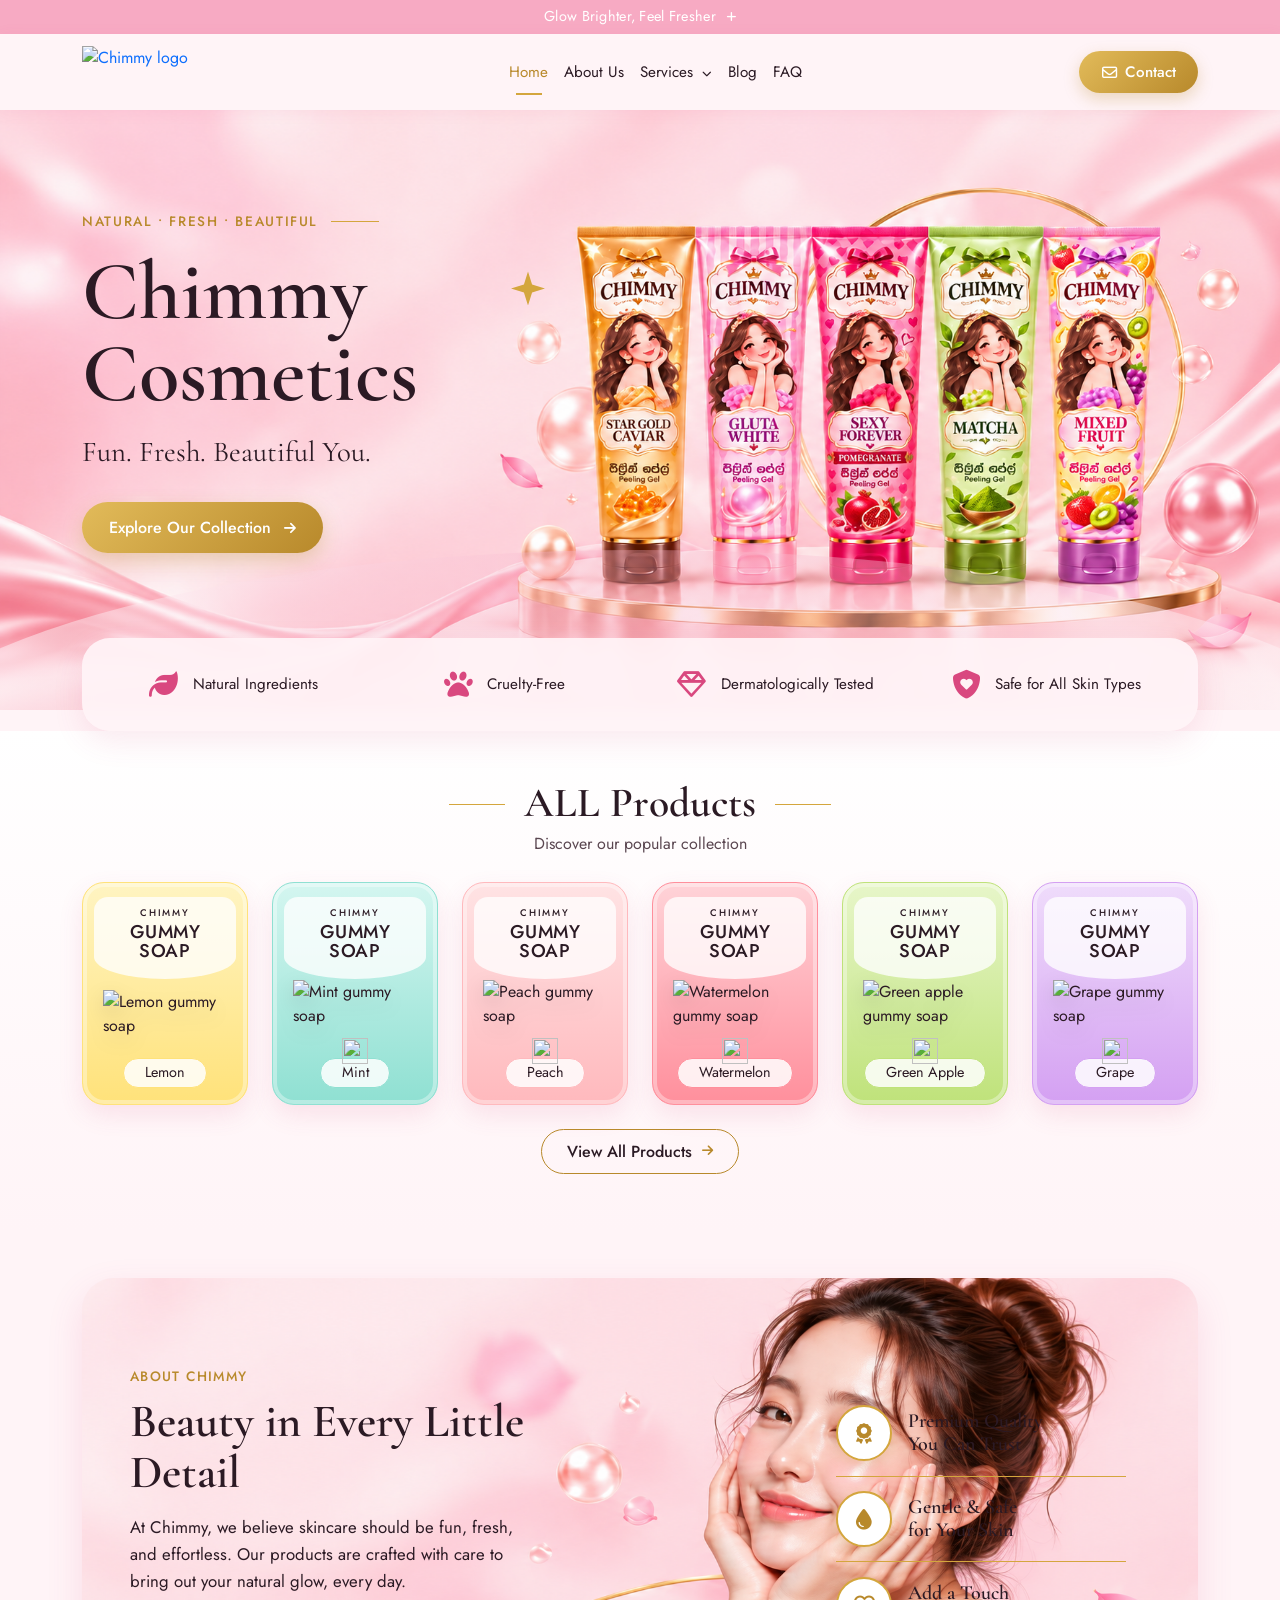
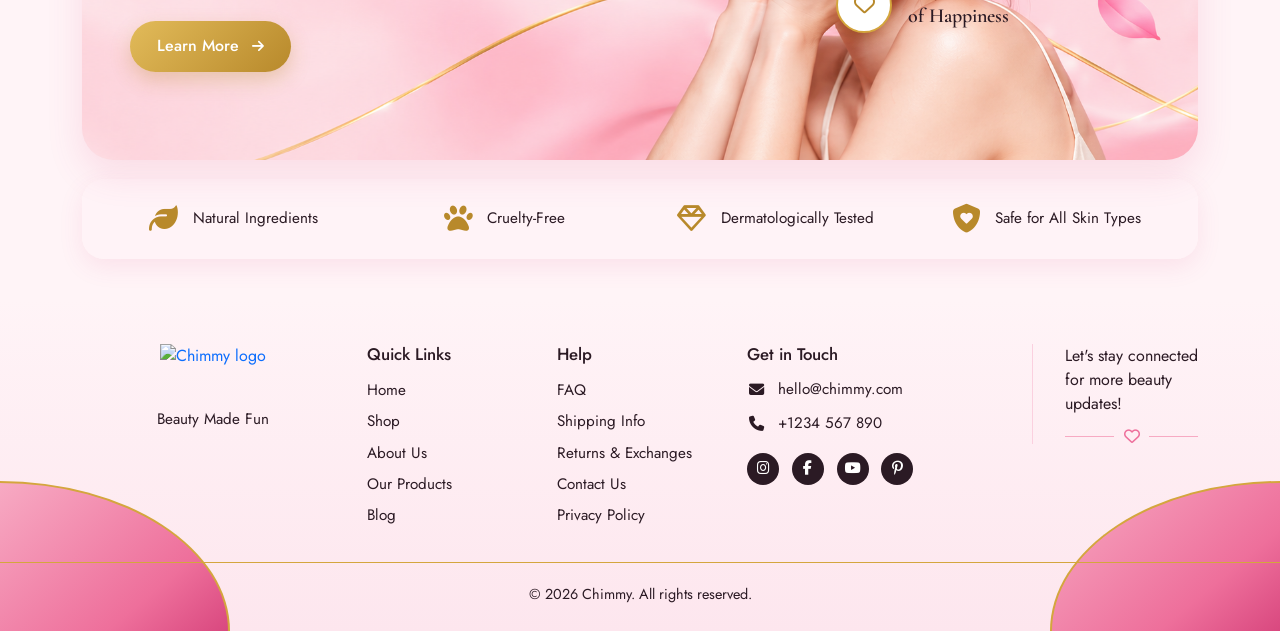
==== index.html @ 108fb84f "Add files via upload" ====
<!DOCTYPE html>
<html lang="en">

<head>
    <meta charset="UTF-8">
    <meta name="viewport" content="width=device-width, initial-scale=1">
    <title>Chimmy Cosmetics | Fun. Fresh. Beautiful You.</title>

    <link href="https://cdn.jsdelivr.net/npm/bootstrap@5.3.3/dist/css/bootstrap.min.css" rel="stylesheet">
    <link href="https://cdnjs.cloudflare.com/ajax/libs/font-awesome/6.5.2/css/all.min.css" rel="stylesheet">
    <link
        href="https://fonts.googleapis.com/css2?family=Cormorant+Garamond:wght@500;600;700&family=Jost:wght@400;500&display=swap"
        rel="stylesheet">

    <style>
        /* ===== ROOT COLORS & GLOBAL ===== */
        :root {
            --pink-50: #fff4f7;
            --pink-100: #fde6ee;
            --pink-200: #fbd0df;
            --pink-300: #f7aac3;
            --pink-500: #ee6f9b;
            --pink-600: #d9487f;
            --gold-400: #d4a63d;
            --gold-600: #b8892b;
            --gold-grad: linear-gradient(135deg, #e2bb5a, #b8892b);
            --ink: #2b1a24;
            --ink-soft: #5a4650;
            --white: #fff;
            --font-display: 'Cormorant Garamond', Georgia, serif;
            --font-body: 'Jost', system-ui, sans-serif;
            --header-h: 76px;
        }

        html {
            scroll-behavior: smooth
        }

        body {
            font-family: var(--font-body);
            color: var(--ink);
            background: var(--pink-50);
            margin: 0
        }

        a {
            text-decoration: none
        }

        :focus-visible {
            outline: 2px solid var(--gold-600);
            outline-offset: 3px
        }

        @media (prefers-reduced-motion:reduce) {
            * {
                transition: none !important;
                animation: none !important
            }

            html {
                scroll-behavior: auto
            }
        }


        /* ===== HEADER (separate file) ===== */
        .site-header {
            position: sticky;
            top: 0;
            z-index: 1030
        }

        /* announcement bar */
        .top-bar {
            background: var(--pink-300);
            color: var(--white);
            text-align: center;
            font-size: .9rem;
            padding: .4rem 1rem;
            letter-spacing: .02em
        }

        .top-bar i {
            font-size: .7rem;
            margin-left: .4rem
        }

        /* main nav */
        .main-nav {
            background: var(--pink-50);
            min-height: var(--header-h);
            padding: 0;
            box-shadow: 0 2px 14px rgba(217, 72, 127, .08)
        }

        .brand {
            display: flex;
            align-items: center;
            min-width: 150px;
            min-height: 52px;
            padding: .4rem 0
        }

        .brand img {
            height: 52px;
            width: auto;
            max-width: 100%
        }

        .main-nav .nav-link {
            color: var(--ink);
            font-size: .95rem;
            padding: .6rem .9rem;
            position: relative;
            transition: color .2s
        }

        .main-nav .nav-link:hover,
        .main-nav .nav-link.active {
            color: var(--gold-600)
        }

        .main-nav .nav-link.active::after {
            content: "";
            position: absolute;
            left: .9rem;
            right: .9rem;
            bottom: -2px;
            height: 2px;
            background: var(--gold-400)
        }

        .caret {
            font-size: .6rem;
            margin-left: .25rem
        }

        /* sub menus */
        .has-sub {
            position: relative
        }

        .sub-menu {
            list-style: none;
            margin: 0;
            padding: .5rem 0;
            background: var(--white);
            border-radius: 12px;
            box-shadow: 0 14px 34px rgba(217, 72, 127, .18)
        }

        .sub-menu a {
            display: block;
            padding: .5rem 1.2rem;
            color: var(--ink-soft);
            font-size: .92rem;
            transition: background .2s, color .2s
        }

        .sub-menu a:hover {
            background: var(--pink-100);
            color: var(--pink-600)
        }

        .sub-toggle {
            display: none
        }

        /* header contact button */
        .btn-contact {
            display: inline-flex;
            align-items: center;
            gap: .5rem;
            background: var(--gold-grad);
            color: #fff;
            border-radius: 50px;
            padding: .6rem 1.4rem;
            font-size: .95rem;
            font-weight: 500;
            box-shadow: 0 6px 16px rgba(184, 137, 43, .28);
            transition: transform .2s, box-shadow .2s;
            white-space: nowrap
        }

        .btn-contact:hover {
            color: #fff;
            transform: translateY(-2px);
            box-shadow: 0 10px 22px rgba(184, 137, 43, .4)
        }

        @media (max-width:575.98px) {
            .btn-contact {
                padding: .5rem 1rem;
                font-size: .85rem
            }
        }

        .navbar-toggler {
            border: 0;
            box-shadow: none !important;
            font-size: 1.4rem;
            color: var(--ink);
            padding: .3rem .5rem
        }

        /* desktop: hover dropdown */
        @media (min-width:992px) {
            .sub-menu {
                position: absolute;
                top: 100%;
                left: 0;
                min-width: 220px;
                opacity: 0;
                visibility: hidden;
                transform: translateY(8px);
                transition: all .22s
            }

            .has-sub:hover>.sub-menu,
            .has-sub:focus-within>.sub-menu {
                opacity: 1;
                visibility: visible;
                transform: none
            }

            .has-sub:hover>.nav-link .caret {
                transform: rotate(180deg)
            }

            .caret {
                transition: transform .2s
            }
        }

        /* mobile / tablet */
        @media (max-width:991.98px) {
            .navbar-collapse {
                background: var(--white);
                border-radius: 14px;
                margin: .5rem 0 1rem;
                padding: .6rem 1rem;
                box-shadow: 0 12px 30px rgba(217, 72, 127, .15);
                max-height: calc(100vh - 140px);
                overflow-y: auto
            }

            .main-nav .nav-link {
                padding: .8rem .2rem
            }

            .main-nav .nav-link.active::after {
                display: none
            }

            .navbar-nav>li {
                border-bottom: 1px solid var(--pink-100)
            }

            .navbar-nav>li:last-child {
                border: 0
            }

            .has-sub {
                display: flex;
                flex-wrap: wrap;
                align-items: center
            }

            .has-sub>.nav-link {
                flex: 1
            }

            .has-sub>.nav-link .caret {
                display: none
            }

            .sub-toggle {
                display: block;
                background: none;
                border: 0;
                color: var(--ink);
                padding: .6rem .5rem
            }

            .sub-toggle i {
                transition: transform .2s
            }

            .has-sub.open .sub-toggle i {
                transform: rotate(180deg)
            }

            .sub-menu {
                display: none;
                width: 100%;
                box-shadow: none;
                background: var(--pink-50);
                margin-bottom: .6rem
            }

            .has-sub.open>.sub-menu {
                display: block
            }

            .brand {
                min-width: 110px
            }

            .brand img {
                height: 44px
            }
        }


        /* ===== HERO (separate file) ===== */
        .hero {
            position: relative;
            overflow: hidden;
            display: flex;
            align-items: center;
            min-height: 600px;
            padding: 4rem 0 7.5rem;
            background: url('./assets/img/hero_banner.png') center right / cover no-repeat, var(--pink-100);
        }

        .hero::before {
            content: "";
            position: absolute;
            left: -10%;
            right: -10%;
            bottom: -60px;
            height: 220px;
            background: linear-gradient(100deg, rgba(255, 255, 255, .55), rgba(247, 170, 195, .35), rgba(255, 255, 255, .5));
            border-radius: 50% 50% 0 0/100% 100% 0 0;
        }

        .hero .container {
            position: relative;
            z-index: 1
        }

        .hero-tag {
            color: var(--gold-600);
            font-weight: 500;
            letter-spacing: .12em;
            font-size: .85rem;
            display: flex;
            align-items: center;
            gap: .8rem
        }

        .hero-tag::after {
            content: "";
            width: 48px;
            height: 1px;
            background: var(--gold-400)
        }

        .hero-title {
            font-family: var(--font-display);
            font-weight: 600;
            font-size: clamp(3rem, 7vw, 5.2rem);
            line-height: .98;
            margin: 1.2rem 0 1rem;
            color: var(--ink)
        }

        .hero-sub {
            font-family: var(--font-display);
            font-size: clamp(1.3rem, 2.4vw, 1.8rem);
            color: var(--ink);
            margin-bottom: 1.8rem
        }

        .btn-gold {
            background: var(--gold-grad);
            color: #fff;
            border: 0;
            border-radius: 50px;
            padding: .85rem 1.7rem;
            font-weight: 500;
            box-shadow: 0 8px 20px rgba(184, 137, 43, .3);
            transition: transform .2s, box-shadow .2s
        }

        .btn-gold:hover {
            color: #fff;
            transform: translateY(-2px);
            box-shadow: 0 12px 26px rgba(184, 137, 43, .4)
        }

        .btn-gold i {
            margin-left: .5rem;
            font-size: .85rem
        }

        .sparkle {
            position: absolute;
            width: 34px;
            height: 34px;
            background: var(--gold-400);
            clip-path: polygon(50% 0, 62% 38%, 100% 50%, 62% 62%, 50% 100%, 38% 62%, 0 50%, 38% 38%);
            right: 0;
            top: 60px
        }

        /* image slot: paste your own image here */
        .hero-media {
            min-height: 420px;
            display: flex;
            align-items: center;
            justify-content: center
        }

        .hero-media img {
            max-width: 100%;
            height: auto
        }

        /* feature strip */
        .features {
            position: relative;
            z-index: 2;
            margin-top: -4.5rem
        }

        .features-box {
            background: rgba(255, 244, 247, .92);
            backdrop-filter: blur(6px);
            border-radius: 28px;
            padding: 1.4rem 1rem;
            box-shadow: 0 10px 30px rgba(217, 72, 127, .12)
        }

        .feature {
            display: flex;
            align-items: center;
            justify-content: center;
            gap: .9rem;
            padding: .6rem 1rem;
            font-size: .95rem
        }

        .feature i {
            font-size: 1.8rem;
            color: var(--pink-600)
        }

        @media (min-width:992px) {
            .feature+.feature {
                border-left: 1px solid var(--pink-200)
            }
        }

        @media (max-width:991.98px) {
            .hero {
                min-height: auto;
                padding: 2.5rem 0 6rem;
                text-align: center;
                background-position: 70% center;
            }

            .hero::after {
                content: "";
                position: absolute;
                inset: 0;
                background: rgba(255, 244, 247, .55);
            }

            .hero-tag {
                justify-content: center
            }

            .hero-media {
                min-height: 260px;
                margin-top: 1.5rem
            }

            .sparkle {
                display: none
            }

            .feature {
                justify-content: flex-start
            }
        }
    </style>
</head>

<body>

    <!-- ================= HEADER ================= -->
    <header class="site-header">
        <div class="top-bar">Glow Brighter, Feel Fresher <i class="fa-solid fa-plus"></i></div>

        <nav class="navbar navbar-expand-lg main-nav">
            <div class="container">
                <a class="brand" href="index.html" aria-label="Chimmy home">

                    <img src="images/logo.png" alt="Chimmy logo">
                </a>

                <div class="d-flex align-items-center gap-2 order-lg-3">
                    <a href="contact.html" class="btn-contact"><i class="fa-regular fa-envelope"></i> Contact</a>
                    <button class="navbar-toggler" type="button" data-bs-toggle="collapse" data-bs-target="#mainMenu"
                        aria-controls="mainMenu" aria-expanded="false" aria-label="Toggle menu">
                        <i class="fa-solid fa-bars"></i>
                    </button>
                </div>

                <div class="collapse navbar-collapse justify-content-center order-lg-2" id="mainMenu">
                    <ul class="navbar-nav align-items-lg-center">
                        <li class="nav-item"><a class="nav-link" href="index.html">Home</a></li>



                        <li class="nav-item"><a class="nav-link" href="about.html">About Us</a></li>



                        <li class="nav-item has-sub">
                            <a class="nav-link no-link" href="#" role="button" aria-haspopup="true">Services <i
                                    class="fa-solid fa-chevron-down caret"></i></a>
                            <button class="sub-toggle" aria-label="Open Services menu" aria-expanded="false"><i
                                    class="fa-solid fa-chevron-down"></i></button>
                            <ul class="sub-menu">
                                <li><a href="service.html">All Services</a></li>
                                <li><a href="face-beauty.html">Face Beauty</a></li>
                                <li><a href="skin-consultation.html">Skin Consultation</a></li>
                                <li><a href="bulk-orders.html">Bulk Orders</a></li>
                                <li><a href="private-label.html">Private Label</a></li>
                            </ul>
                        </li>

                        <li class="nav-item"><a class="nav-link" href="blog.html">Blog</a></li>
                        <li class="nav-item"><a class="nav-link" href="faq.html">FAQ</a></li>
                    </ul>
                </div>
            </div>
        </nav>
    </header>
    <!-- ================= /HEADER ================= -->


    <!-- ================= HERO ================= -->
    <section class="hero" id="home">
        <div class="container">
            <div class="row align-items-center g-4">
                <div class="col-lg-5 position-relative">
                    <span class="sparkle d-none d-lg-block"></span>
                    <p class="hero-tag mb-0">NATURAL • FRESH • BEAUTIFUL</p>
                    <h1 class="hero-title">Chimmy<br>Cosmetics</h1>
                    <p class="hero-sub">Fun. Fresh. Beautiful You.</p>
                    <a href="shop.html" class="btn btn-gold">Explore Our Collection <i
                            class="fa-solid fa-arrow-right"></i></a>
                </div>

                <!-- <div class="col-lg-7">
                <img src="./assets/img/hero_baer.png" alt="Chimmy peeling gel collection" class="img-fluid">
                <div class="hero-media"></div>
            </div> -->
            </div>
        </div>
    </section>

    <div class="features">
        <div class="container">
            <div class="features-box">
                <div class="row g-0">
                    <div class="col-6 col-lg-3">
                        <div class="feature"><i class="fa-solid fa-leaf"></i> Natural Ingredients</div>
                    </div>
                    <div class="col-6 col-lg-3">
                        <div class="feature"><i class="fa-solid fa-paw"></i> Cruelty-Free</div>
                    </div>
                    <div class="col-6 col-lg-3">
                        <div class="feature"><i class="fa-regular fa-gem"></i> Dermatologically Tested</div>
                    </div>
                    <div class="col-6 col-lg-3">
                        <div class="feature"><i class="fa-solid fa-shield-heart"></i> Safe for All Skin Types</div>
                    </div>
                </div>
            </div>
        </div>
    </div>
    <!-- ================= /HERO ================= -->






















    <style>
        /* ===== SHOP BY CATEGORY ===== */
        /* flavor tints (card colors); everything else uses your :root variables */
        :root {
            --tone-lemon: #ffe27a;
            --tone-lemon-soft: #fff4c2;
            --tone-mint: #8fe0d2;
            --tone-mint-soft: #d4f6f0;
            --tone-peach: #ffb9bd;
            --tone-peach-soft: #ffe3e4;
            --tone-melon: #ff8f9c;
            --tone-melon-soft: #ffd3d8;
            --tone-apple: #bfe27a;
            --tone-apple-soft: #e7f6c9;
            --tone-grape: #d4a0f2;
            --tone-grape-soft: #efdcfb;
        }

        .cat-section {
            background: linear-gradient(180deg, var(--white), var(--pink-50));
            padding: 3rem 0 3.5rem;
        }

        .cat-head {
            text-align: center;
            margin-bottom: 1.6rem
        }

        .cat-title {
            font-family: var(--font-display);
            font-weight: 600;
            font-size: clamp(1.9rem, 4vw, 2.6rem);
            color: var(--ink);
            margin: 0;
            display: flex;
            align-items: center;
            justify-content: center;
            gap: 1.2rem
        }

        .cat-title::before,
        .cat-title::after {
            content: "";
            width: 56px;
            height: 1px;
            background: var(--gold-400)
        }

        .cat-sub {
            font-size: 1rem;
            color: var(--ink-soft);
            margin: .2rem 0 0
        }

        /* card */
        .cat-card {
            display: flex;
            flex-direction: column;
            align-items: center;
            height: 100%;
            padding: .9rem .7rem 1rem;
            border-radius: 22px;
            border: 1px solid var(--tone);
            background: linear-gradient(180deg, var(--tone-soft), var(--tone));
            box-shadow: 0 10px 24px rgba(217, 72, 127, .12), inset 0 0 0 4px rgba(255, 255, 255, .35);
            color: var(--ink);
            transition: transform .25s, box-shadow .25s
        }

        .cat-card:hover {
            color: var(--ink);
            transform: translateY(-6px);
            box-shadow: 0 16px 32px rgba(217, 72, 127, .22), inset 0 0 0 4px rgba(255, 255, 255, .35)
        }

        .tone-lemon {
            --tone: var(--tone-lemon);
            --tone-soft: var(--tone-lemon-soft)
        }

        .tone-mint {
            --tone: var(--tone-mint);
            --tone-soft: var(--tone-mint-soft)
        }

        .tone-peach {
            --tone: var(--tone-peach);
            --tone-soft: var(--tone-peach-soft)
        }

        .tone-melon {
            --tone: var(--tone-melon);
            --tone-soft: var(--tone-melon-soft)
        }

        .tone-apple {
            --tone: var(--tone-apple);
            --tone-soft: var(--tone-apple-soft)
        }

        .tone-grape {
            --tone: var(--tone-grape);
            --tone-soft: var(--tone-grape-soft)
        }

        /* white "cloud" label on the pack */
        .cat-label {
            width: 100%;
            text-align: center;
            line-height: 1.05;
            padding: .7rem .4rem 1.1rem;
            background: rgba(255, 255, 255, .78);
            border-radius: 14px 14px 50% 50% / 14px 14px 22px 22px
        }

        .cat-label small {
            display: block;
            font-size: .6rem;
            letter-spacing: .18em;
            font-weight: 500;
            margin-bottom: .2rem
        }

        .cat-label strong {
            font-family: var(--font-body);
            font-weight: 500;
            font-size: clamp(.95rem, 1.5vw, 1.15rem);
            letter-spacing: .03em
        }

        /* soap image slot */
        .cat-media {
            flex: 1;
            display: flex;
            align-items: center;
            justify-content: center;
            width: 100%;
            margin-top: -.5rem;
            padding: .6rem 0
        }

        .cat-media img {
            max-width: 88%;
            height: auto;
            filter: drop-shadow(0 8px 10px rgba(0, 0, 0, .12))
        }

        /* small flavor icon + name pill */
        .cat-icon {
            width: 26px;
            height: 26px;
            object-fit: contain;
            margin-bottom: -6px;
            position: relative;
            z-index: 1
        }

        .cat-name {
            background: rgba(255, 255, 255, .85);
            border: 1px solid var(--tone);
            border-radius: 50px;
            padding: .2rem 1.3rem;
            font-size: .9rem
        }

        /* view all button */
        .btn-cat {
            display: inline-flex;
            align-items: center;
            gap: .6rem;
            border: 1px solid var(--gold-600);
            color: var(--ink);
            background: transparent;
            border-radius: 50px;
            padding: .6rem 1.6rem;
            font-weight: 500;
            transition: all .2s
        }

        .btn-cat i {
            font-size: .8rem;
            color: var(--gold-600)
        }

        .btn-cat:hover {
            background: var(--gold-grad);
            border-color: transparent;
            color: #fff
        }

        .btn-cat:hover i {
            color: #fff
        }

        @media (max-width:575.98px) {

            .cat-title::before,
            .cat-title::after {
                width: 28px
            }
        }
    </style>



    <!-- ================= SHOP BY CATEGORY ================= -->
    <section class="cat-section" id="categories">
        <div class="container">

            <div class="cat-head">
                <h2 class="cat-title">ALL Products</h2>
                <p class="cat-sub">Discover our popular collection</p>
            </div>

            <div class="row row-cols-2 row-cols-md-3 row-cols-lg-6 g-3 g-lg-4 justify-content-center">

                <!-- Lemon -->
                <div class="col">
                    <a href="lemon.html" class="cat-card tone-lemon">
                        <div class="cat-label"><small>CHIMMY</small><strong>GUMMY<br>SOAP</strong></div>
                        <div class="cat-media"><img src="https://placehold.co/160x110?text=Soap" alt="Lemon gummy soap">
                        </div>
                        <!-- <img class="cat-icon" src="https://placehold.co/40x40?text=i" alt=""> -->
                        <span class="cat-name">Lemon</span>
                    </a>
                </div>

                <!-- Mint -->
                <div class="col">
                    <a href="mint.html" class="cat-card tone-mint">
                        <div class="cat-label"><small>CHIMMY</small><strong>GUMMY<br>SOAP</strong></div>
                        <div class="cat-media"><img src="https://placehold.co/160x110?text=Soap" alt="Mint gummy soap">
                        </div>
                        <img class="cat-icon" src="https://placehold.co/40x40?text=i" alt="">
                        <span class="cat-name">Mint</span>
                    </a>
                </div>

                <!-- Peach -->
                <div class="col">
                    <a href="peach.html" class="cat-card tone-peach">
                        <div class="cat-label"><small>CHIMMY</small><strong>GUMMY<br>SOAP</strong></div>
                        <div class="cat-media"><img src="https://placehold.co/160x110?text=Soap" alt="Peach gummy soap">
                        </div>
                        <img class="cat-icon" src="https://placehold.co/40x40?text=i" alt="">
                        <span class="cat-name">Peach</span>
                    </a>
                </div>

                <!-- Watermelon -->
                <div class="col">
                    <a href="watermelon.html" class="cat-card tone-melon">
                        <div class="cat-label"><small>CHIMMY</small><strong>GUMMY<br>SOAP</strong></div>
                        <div class="cat-media"><img src="https://placehold.co/160x110?text=Soap"
                                alt="Watermelon gummy soap"></div>
                        <img class="cat-icon" src="https://placehold.co/40x40?text=i" alt="">
                        <span class="cat-name">Watermelon</span>
                    </a>
                </div>

                <!-- Green Apple -->
                <div class="col">
                    <a href="green-apple.html" class="cat-card tone-apple">
                        <div class="cat-label"><small>CHIMMY</small><strong>GUMMY<br>SOAP</strong></div>
                        <div class="cat-media"><img src="https://placehold.co/160x110?text=Soap"
                                alt="Green apple gummy soap"></div>
                        <img class="cat-icon" src="https://placehold.co/40x40?text=i" alt="">
                        <span class="cat-name">Green Apple</span>
                    </a>
                </div>

                <!-- Grape -->
                <div class="col">
                    <a href="grape.html" class="cat-card tone-grape">
                        <div class="cat-label"><small>CHIMMY</small><strong>GUMMY<br>SOAP</strong></div>
                        <div class="cat-media"><img src="https://placehold.co/160x110?text=Soap" alt="Grape gummy soap">
                        </div>
                        <img class="cat-icon" src="https://placehold.co/40x40?text=i" alt="">
                        <span class="cat-name">Grape</span>
                    </a>
                </div>

            </div>

            <div class="text-center mt-4">
                <a href="shop.html" class="btn-cat">View All Products <i class="fa-solid fa-arrow-right"></i></a>
            </div>

        </div>
    </section>
    <!-- ================= /SHOP BY CATEGORY ================= -->
























    <style>
        /* ===== ABOUT BANNER ===== */
        .about-section {
            background: var(--pink-50);
            padding: 3rem 0 2.5rem;
        }

        /* the container box: background image = 100% width of the container */
        .about-banner {
            position: relative;
            overflow: hidden;
            width: 100%;
            border-radius: 32px;
            min-height: 300px;
            display: flex;
            align-items: center;
            padding: 5.5rem 3rem;
            background-color: var(--pink-100);
            background-image: url('./assets/img/pink-girl-banner.png');
            background-size: cover;
            background-position: center;
            background-repeat: no-repeat;
            box-shadow: 0 14px 36px rgba(217, 72, 127, .14);
        }

        .about-tag {
            color: var(--gold-600);
            font-weight: 500;
            letter-spacing: .1em;
            font-size: .85rem;
            margin: 0 0 .6rem;
        }

        .about-title {
            font-family: var(--font-display);
            font-weight: 600;
            font-size: clamp(2rem, 4vw, 2.9rem);
            line-height: 1.1;
            color: var(--ink);
            margin: 0 0 1rem;
        }

        .about-text {
            font-size: 1.05rem;
            line-height: 1.6;
            color: var(--ink);
            max-width: 400px;
            margin: 0 0 1.6rem;
        }

        /* right side: 3 highlights */
        .about-points {
            list-style: none;
            margin: 0 0 0 auto;
            padding: 0;
            max-width: 290px;
        }

        .about-points li {
            display: flex;
            align-items: center;
            gap: 1rem;
            padding: .9rem 0;
            font-family: var(--font-display);
            font-size: 1.25rem;
            font-weight: 600;
            line-height: 1.15;
            color: var(--ink);
        }

        .about-points li+li {
            border-top: 1px solid var(--gold-400);
        }

        .about-points .ring {
            flex: 0 0 56px;
            width: 56px;
            height: 56px;
            border-radius: 50%;
            display: grid;
            place-items: center;
            background: var(--white);
            border: 2px solid var(--gold-400);
            box-shadow: 0 6px 14px rgba(184, 137, 43, .2);
            color: var(--gold-600);
            font-size: 1.3rem;
        }

        /* strip under the banner */
        .about-strip {
            margin-top: 1.2rem;
            background: rgba(255, 244, 247, .95);
            border-radius: 22px;
            padding: 1rem;
            box-shadow: 0 8px 24px rgba(217, 72, 127, .1);
        }

        .about-strip .feature i {
            color: var(--gold-600);
        }

        /* tablet & mobile */
        @media (max-width:991.98px) {
            .about-banner {
                padding: 2rem 1.5rem;
                text-align: center;
            }

            /* light overlay so the text stays readable on the image */
            .about-banner::before {
                content: "";
                position: absolute;
                inset: 0;
                background: rgba(255, 244, 247, .6);
            }

            .about-banner .row {
                position: relative;
                z-index: 1;
            }

            .about-text {
                margin-left: auto;
                margin-right: auto;
            }

            .about-points {
                margin: 1.5rem auto 0;
                text-align: left;
                background: rgba(255, 255, 255, .7);
                border-radius: 18px;
                padding: .3rem 1.2rem;
            }
        }
    </style>


    <!-- ================= ABOUT ================= -->
    <section class="about-section" id="about">
        <div class="container">

            <!-- background image container (100% width) -->
            <div class="about-banner">
                <div class="row align-items-center g-4 w-100">

                    <!-- left: text -->
                    <div class="col-lg-6">
                        <p class="about-tag">ABOUT CHIMMY</p>
                        <h2 class="about-title">Beauty in Every Little Detail</h2>
                        <p class="about-text">
                            At Chimmy, we believe skincare should be fun, fresh, and effortless.
                            Our products are crafted with care to bring out your natural glow, every day.
                        </p>
                        <a href="about.html" class="btn btn-gold">Learn More <i class="fa-solid fa-arrow-right"></i></a>
                    </div>

                    <!-- right: highlights -->
                    <div class="col-lg-6 col-xl-4 ms-xl-auto">
                        <ul class="about-points">
                            <li>
                                <span class="ring"><i class="fa-solid fa-award"></i></span>
                                <span>Premium Quality<br>You Can Trust</span>
                            </li>
                            <li>
                                <span class="ring"><i class="fa-solid fa-droplet"></i></span>
                                <span>Gentle &amp; Safe<br>for Your Skin</span>
                            </li>
                            <li>
                                <span class="ring"><i class="fa-regular fa-heart"></i></span>
                                <span>Add a Touch<br>of Happiness</span>
                            </li>
                        </ul>
                    </div>

                </div>
            </div>

            <!-- feature strip -->
            <div class="about-strip">
                <div class="row g-0">
                    <div class="col-6 col-lg-3">
                        <div class="feature"><i class="fa-solid fa-leaf"></i> Natural Ingredients</div>
                    </div>
                    <div class="col-6 col-lg-3">
                        <div class="feature"><i class="fa-solid fa-paw"></i> Cruelty-Free</div>
                    </div>
                    <div class="col-6 col-lg-3">
                        <div class="feature"><i class="fa-regular fa-gem"></i> Dermatologically Tested</div>
                    </div>
                    <div class="col-6 col-lg-3">
                        <div class="feature"><i class="fa-solid fa-shield-heart"></i> Safe for All Skin Types</div>
                    </div>
                </div>
            </div>

        </div>
    </section>
    <!-- ================= /ABOUT ================= -->


























    <style>
        /* ===== FOOTER ===== */
        .site-footer {
            position: relative;
            overflow: hidden;
            background: linear-gradient(180deg, var(--pink-50), var(--pink-100));
            padding-top: 2.8rem;
        }

        /* pink silk corners (bottom left & right) with gold edge */
        .site-footer::before,
        .site-footer::after {
            content: "";
            position: absolute;
            bottom: 0;
            width: 230px;
            height: 150px;
            background: linear-gradient(140deg, var(--pink-300), var(--pink-500) 70%, var(--pink-600));
            pointer-events: none;
        }

        .site-footer::before {
            left: 0;
            border-top-right-radius: 100% 100%;
            border-top: 2px solid var(--gold-400);
            border-right: 2px solid var(--gold-400);
        }

        .site-footer::after {
            right: 0;
            border-top-left-radius: 100% 100%;
            border-top: 2px solid var(--gold-400);
            border-left: 2px solid var(--gold-400);
        }

        .site-footer .container {
            position: relative;
            z-index: 1;
        }

        /* logo space: paste your own logo here */
        .footer-brand {
            text-align: center;
        }

        .footer-logo {
            display: inline-flex;
            align-items: center;
            justify-content: center;
            min-width: 150px;
            min-height: 60px;
        }

        .footer-logo img {
            height: 60px;
            width: auto;
            max-width: 100%;
        }

        .footer-tagline {
            margin: .3rem 0 0;
            font-size: .95rem;
            color: var(--ink);
        }

        /* link columns */
        .footer-title {
            font-family: var(--font-body);
            font-weight: 500;
            font-size: 1.05rem;
            color: var(--ink);
            margin: 0 0 .9rem;
        }

        .footer-links {
            list-style: none;
            margin: 0;
            padding: 0;
        }

        .footer-links li+li {
            margin-top: .45rem;
        }

        .footer-links a {
            color: var(--ink);
            font-size: .95rem;
            transition: color .2s;
        }

        .footer-links a:hover {
            color: var(--pink-600);
        }

        /* contact + social */
        .footer-contact {
            list-style: none;
            margin: 0 0 1.1rem;
            padding: 0;
        }

        .footer-contact li {
            display: flex;
            align-items: center;
            gap: .8rem;
            font-size: .95rem;
            color: var(--ink);
        }

        .footer-contact li+li {
            margin-top: .7rem;
        }

        .footer-contact i {
            width: 18px;
            text-align: center;
        }

        .footer-contact a {
            color: var(--ink);
        }

        .footer-contact a:hover {
            color: var(--pink-600);
        }

        .footer-social {
            display: flex;
            gap: .8rem;
        }

        .footer-social a {
            width: 32px;
            height: 32px;
            border-radius: 50%;
            display: grid;
            place-items: center;
            background: var(--ink);
            color: var(--white);
            font-size: .9rem;
            transition: background .2s, transform .2s;
        }

        .footer-social a:hover {
            background: var(--pink-600);
            transform: translateY(-3px);
        }

        /* right side message */
        .footer-note {
            padding-left: 2rem;
            border-left: 1px solid var(--pink-200);
            font-size: 1rem;
            line-height: 1.5;
            color: var(--ink);
        }

        .footer-note p {
            margin: 0 0 .8rem;
        }

        .footer-heart {
            display: flex;
            align-items: center;
            gap: .6rem;
            color: var(--pink-500);
        }

        .footer-heart::before,
        .footer-heart::after {
            content: "";
            flex: 1;
            height: 1px;
            background: var(--pink-300);
        }

        /* bottom bar */
        .footer-bottom {
            position: relative;
            z-index: 1;
            margin-top: 2.2rem;
            border-top: 1px solid var(--gold-400);
            text-align: center;
            padding: 1.3rem 1rem 1.6rem;
            font-size: .9rem;
            color: var(--ink);
        }

        /* tablet & mobile */
        @media (max-width:991.98px) {
            .footer-brand {
                margin-bottom: .5rem;
            }

            .footer-note {
                padding-left: 0;
                border-left: 0;
                text-align: center;
            }

            .site-footer::before,
            .site-footer::after {
                width: 130px;
                height: 90px;
            }
        }

        @media (max-width:575.98px) {

            .footer-contact li,
            .footer-social {
                justify-content: flex-start;
            }
        }
    </style>


    <!-- ================= FOOTER ================= -->
    <footer class="site-footer" id="footer">
        <div class="container">
            <div class="row g-4 align-items-start">

                <!-- logo -->
                <div class="col-12 col-lg-3 footer-brand">
                    <a href="index.html" class="footer-logo" aria-label="Chimmy home">
                        <img src="images/logo.png" alt="Chimmy logo">
                    </a>
                    <p class="footer-tagline">Beauty Made Fun</p>
                </div>

                <!-- Quick Links -->
                <div class="col-6 col-lg-2">
                    <h3 class="footer-title">Quick Links</h3>
                    <ul class="footer-links">
                        <li><a href="index.html">Home</a></li>
                        <li><a href="shop.html">Shop</a></li>
                        <li><a href="about.html">About Us</a></li>
                        <li><a href="products.html">Our Products</a></li>
                        <li><a href="blog.html">Blog</a></li>
                    </ul>
                </div>

                <!-- Help -->
                <div class="col-6 col-lg-2">
                    <h3 class="footer-title">Help</h3>
                    <ul class="footer-links">
                        <li><a href="faq.html">FAQ</a></li>
                        <li><a href="shipping.html">Shipping Info</a></li>
                        <li><a href="returns.html">Returns &amp; Exchanges</a></li>
                        <li><a href="contact.html">Contact Us</a></li>
                        <li><a href="privacy-policy.html">Privacy Policy</a></li>
                    </ul>
                </div>

                <!-- Get in Touch -->
                <div class="col-12 col-md-6 col-lg-3">
                    <h3 class="footer-title">Get in Touch</h3>
                    <ul class="footer-contact">
                        <li><i class="fa-solid fa-envelope"></i> <a href="mailto:hello@chimmy.com">hello@chimmy.com</a>
                        </li>
                        <li><i class="fa-solid fa-phone"></i> <a href="tel:+1234567890">+1234 567 890</a></li>
                    </ul>
                    <div class="footer-social">
                        <a href="https://www.instagram.com/" target="_blank" rel="noopener noreferrer"
                            aria-label="Instagram"><i class="fa-brands fa-instagram"></i></a>
                        <a href="https://www.facebook.com/" target="_blank" rel="noopener noreferrer"
                            aria-label="Facebook"><i class="fa-brands fa-facebook-f"></i></a>
                        <a href="https://www.youtube.com/" target="_blank" rel="noopener noreferrer"
                            aria-label="YouTube"><i class="fa-brands fa-youtube"></i></a>
                        <a href="https://www.pinterest.com/" target="_blank" rel="noopener noreferrer"
                            aria-label="Pinterest"><i class="fa-brands fa-pinterest-p"></i></a>
                    </div>
                </div>

                <!-- message -->
                <div class="col-12 col-md-6 col-lg-2">
                    <div class="footer-note">
                        <p>Let's stay connected<br>for more beauty updates!</p>
                        <div class="footer-heart"><i class="fa-regular fa-heart"></i></div>
                    </div>
                </div>

            </div>
        </div>

        <div class="footer-bottom">
            &copy; 2026 Chimmy. All rights reserved.
        </div>
    </footer>
    <!-- ================= /FOOTER ================= -->



















    <script src="https://code.jquery.com/jquery-3.7.1.min.js"></script>
    <script src="https://cdn.jsdelivr.net/npm/bootstrap@5.3.3/dist/js/bootstrap.bundle.min.js"></script>
    <script>
        $(function () {
            // mobile: tap the arrow to open/close a submenu (accordion)
            $('.sub-toggle').on('click', function () {
                var $li = $(this).closest('.has-sub');
                $li.toggleClass('open').siblings('.has-sub').removeClass('open');
                $(this).attr('aria-expanded', $li.hasClass('open'));
            });

            // parent links with no page: do nothing on desktop, toggle submenu on mobile
            $('.no-link').on('click', function (e) {
                e.preventDefault();
                if (window.innerWidth < 992) $(this).siblings('.sub-toggle').trigger('click');
            });

            // reset submenus when going back to desktop width
            $(window).on('resize', function () {
                if (window.innerWidth >= 992) $('.has-sub').removeClass('open');
            });

            // mark the current page link as active
            var page = location.pathname.split('/').pop() || 'index.html';
            $('.main-nav .nav-link').each(function () {
                if ($(this).attr('href') === page) $(this).addClass('active');
            });
        });
    </script>
</body>

</html>
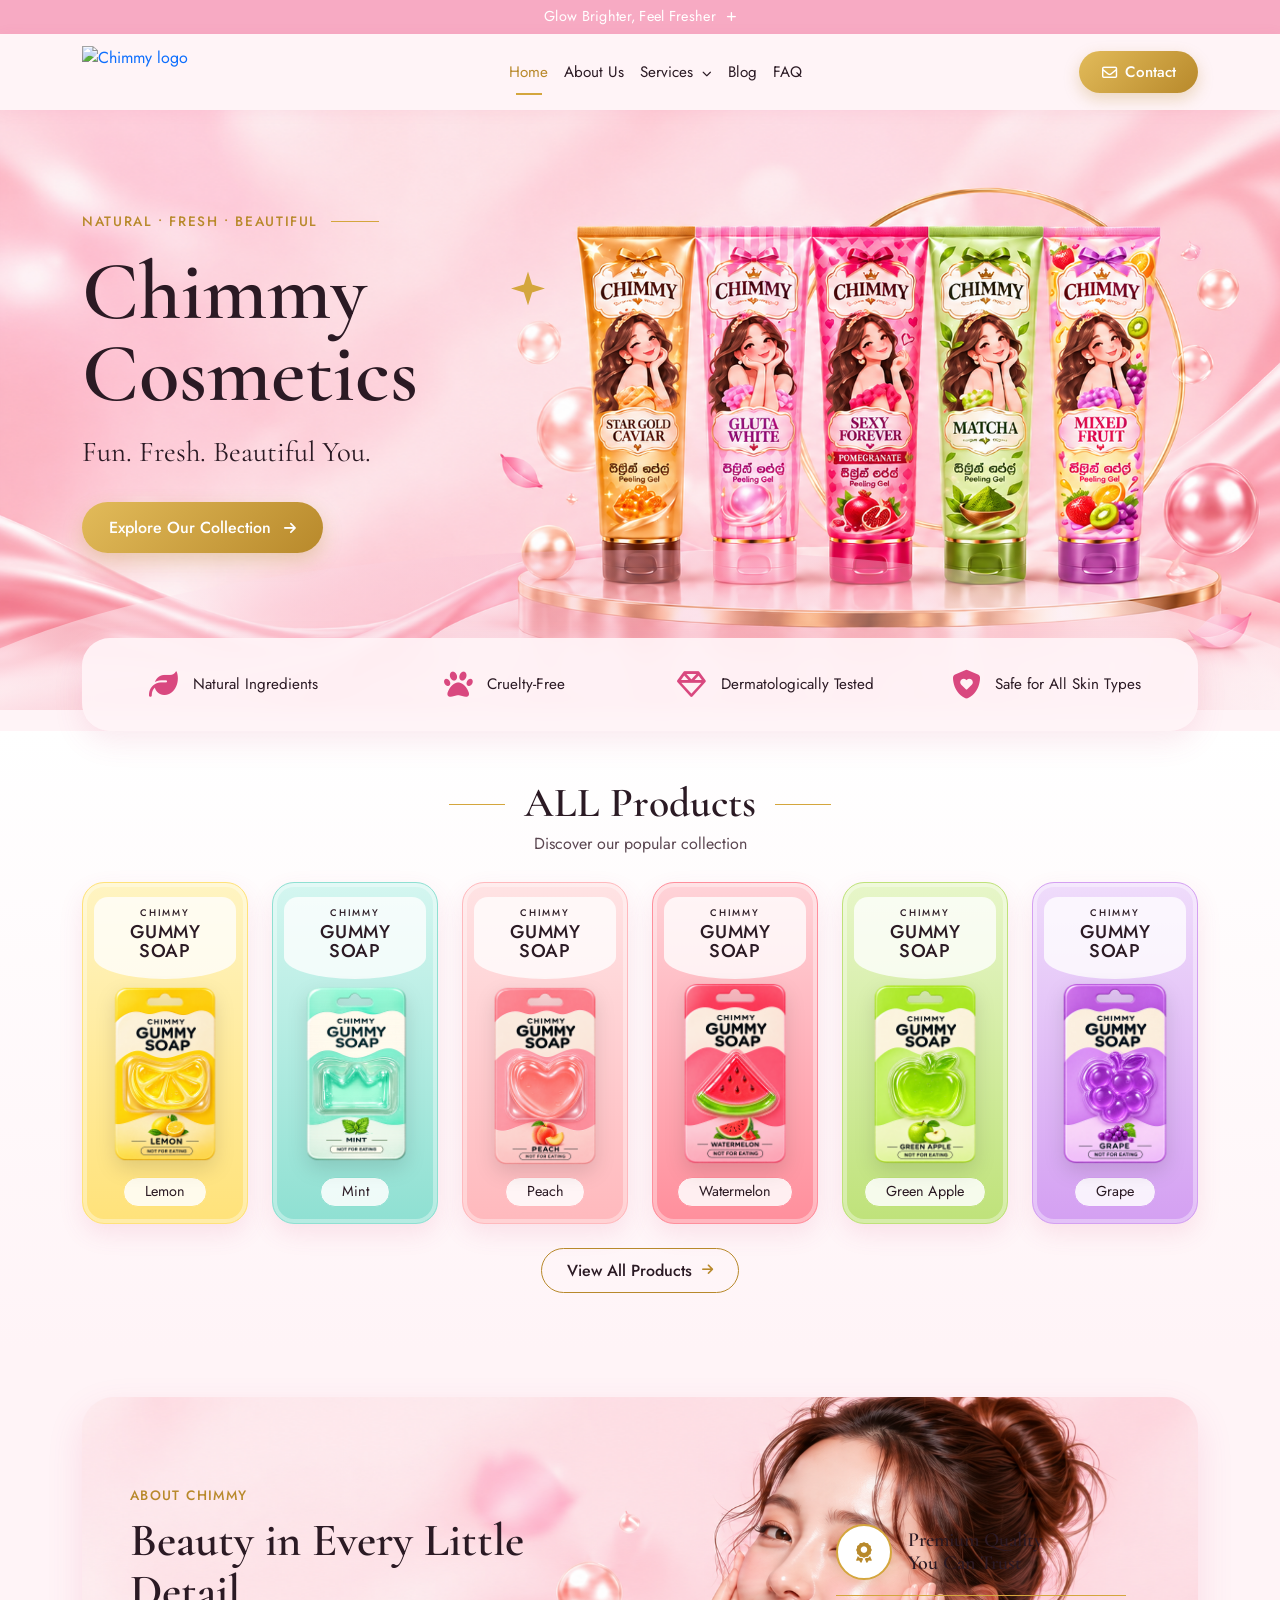
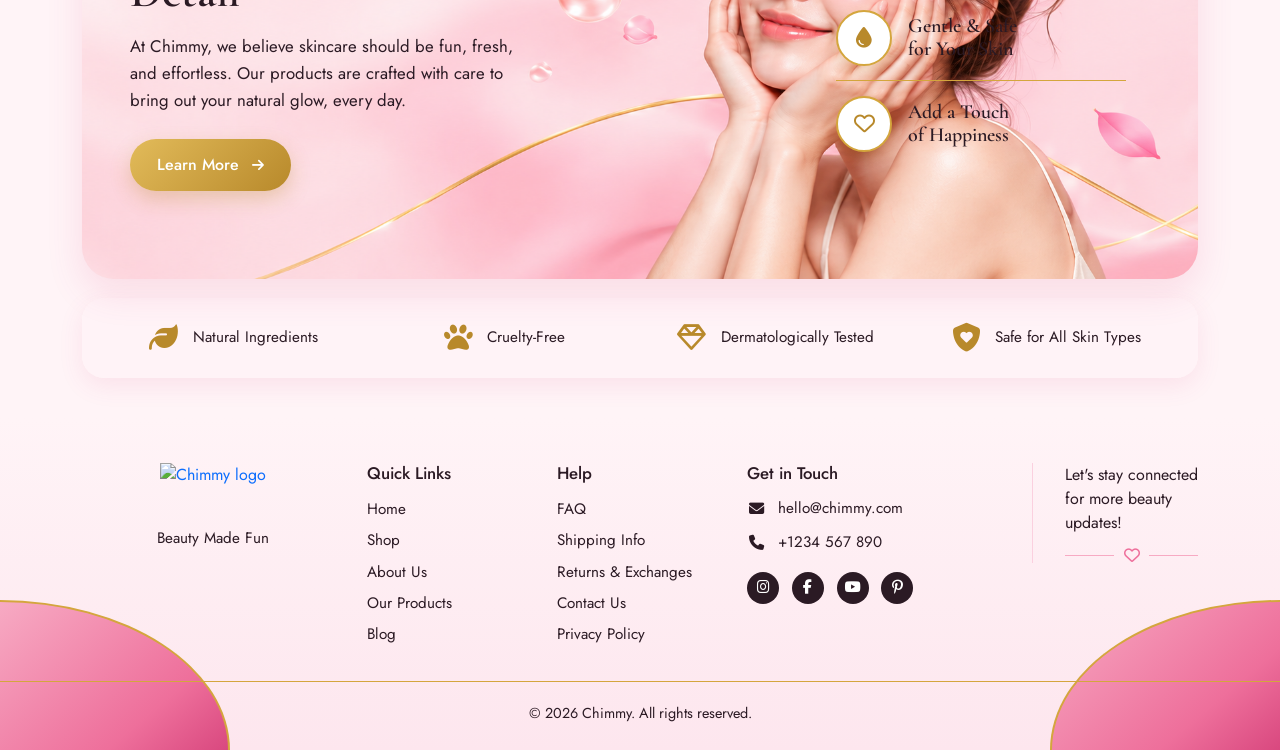
==== commit 021ae9cb: "Add files via upload" ====
--- a/index.html
+++ b/index.html
@@ -827,7 +827,8 @@
                 <div class="col">
                     <a href="lemon.html" class="cat-card tone-lemon">
                         <div class="cat-label"><small>CHIMMY</small><strong>GUMMY<br>SOAP</strong></div>
-                        <div class="cat-media"><img src="https://placehold.co/160x110?text=Soap" alt="Lemon gummy soap">
+                        <div class="cat-media"><img src="./assets/img/soap-products/lemon-soap.png"
+                                alt="Lemon gummy soap">
                         </div>
                         <!-- <img class="cat-icon" src="https://placehold.co/40x40?text=i" alt=""> -->
                         <span class="cat-name">Lemon</span>
@@ -838,9 +839,10 @@
                 <div class="col">
                     <a href="mint.html" class="cat-card tone-mint">
                         <div class="cat-label"><small>CHIMMY</small><strong>GUMMY<br>SOAP</strong></div>
-                        <div class="cat-media"><img src="https://placehold.co/160x110?text=Soap" alt="Mint gummy soap">
+                        <div class="cat-media"><img src="./assets/img/soap-products/mint-soap.png"
+                                alt="Mint gummy soap">
                         </div>
-                        <img class="cat-icon" src="https://placehold.co/40x40?text=i" alt="">
+                        <!-- <img class="cat-icon" src="https://placehold.co/40x40?text=i" alt=""> -->
                         <span class="cat-name">Mint</span>
                     </a>
                 </div>
@@ -849,9 +851,10 @@
                 <div class="col">
                     <a href="peach.html" class="cat-card tone-peach">
                         <div class="cat-label"><small>CHIMMY</small><strong>GUMMY<br>SOAP</strong></div>
-                        <div class="cat-media"><img src="https://placehold.co/160x110?text=Soap" alt="Peach gummy soap">
+                        <div class="cat-media"><img src="./assets/img/soap-products/peach-soap.png"
+                                alt="Peach gummy soap">
                         </div>
-                        <img class="cat-icon" src="https://placehold.co/40x40?text=i" alt="">
+                        <!-- <img class="cat-icon" src="https://placehold.co/40x40?text=i" alt=""> -->
                         <span class="cat-name">Peach</span>
                     </a>
                 </div>
@@ -860,9 +863,9 @@
                 <div class="col">
                     <a href="watermelon.html" class="cat-card tone-melon">
                         <div class="cat-label"><small>CHIMMY</small><strong>GUMMY<br>SOAP</strong></div>
-                        <div class="cat-media"><img src="https://placehold.co/160x110?text=Soap"
+                        <div class="cat-media"><img src="./assets/img/soap-products/Watermelon-soap.png"
                                 alt="Watermelon gummy soap"></div>
-                        <img class="cat-icon" src="https://placehold.co/40x40?text=i" alt="">
+                        <!-- <img class="cat-icon" src="https://placehold.co/40x40?text=i" alt=""> -->
                         <span class="cat-name">Watermelon</span>
                     </a>
                 </div>
@@ -871,9 +874,9 @@
                 <div class="col">
                     <a href="green-apple.html" class="cat-card tone-apple">
                         <div class="cat-label"><small>CHIMMY</small><strong>GUMMY<br>SOAP</strong></div>
-                        <div class="cat-media"><img src="https://placehold.co/160x110?text=Soap"
+                        <div class="cat-media"><img src="assets/img/soap-products/green-apple-soap.png"
                                 alt="Green apple gummy soap"></div>
-                        <img class="cat-icon" src="https://placehold.co/40x40?text=i" alt="">
+                        <!-- <img class="cat-icon" src="https://placehold.co/40x40?text=i" alt=""> -->
                         <span class="cat-name">Green Apple</span>
                     </a>
                 </div>
@@ -882,9 +885,10 @@
                 <div class="col">
                     <a href="grape.html" class="cat-card tone-grape">
                         <div class="cat-label"><small>CHIMMY</small><strong>GUMMY<br>SOAP</strong></div>
-                        <div class="cat-media"><img src="https://placehold.co/160x110?text=Soap" alt="Grape gummy soap">
+                        <div class="cat-media"><img src="assets/img/soap-products/grape-soap.png"
+                                alt="Grape gummy soap">
                         </div>
-                        <img class="cat-icon" src="https://placehold.co/40x40?text=i" alt="">
+                        <!-- <img class="cat-icon" src="https://placehold.co/40x40?text=i" alt=""> -->
                         <span class="cat-name">Grape</span>
                     </a>
                 </div>
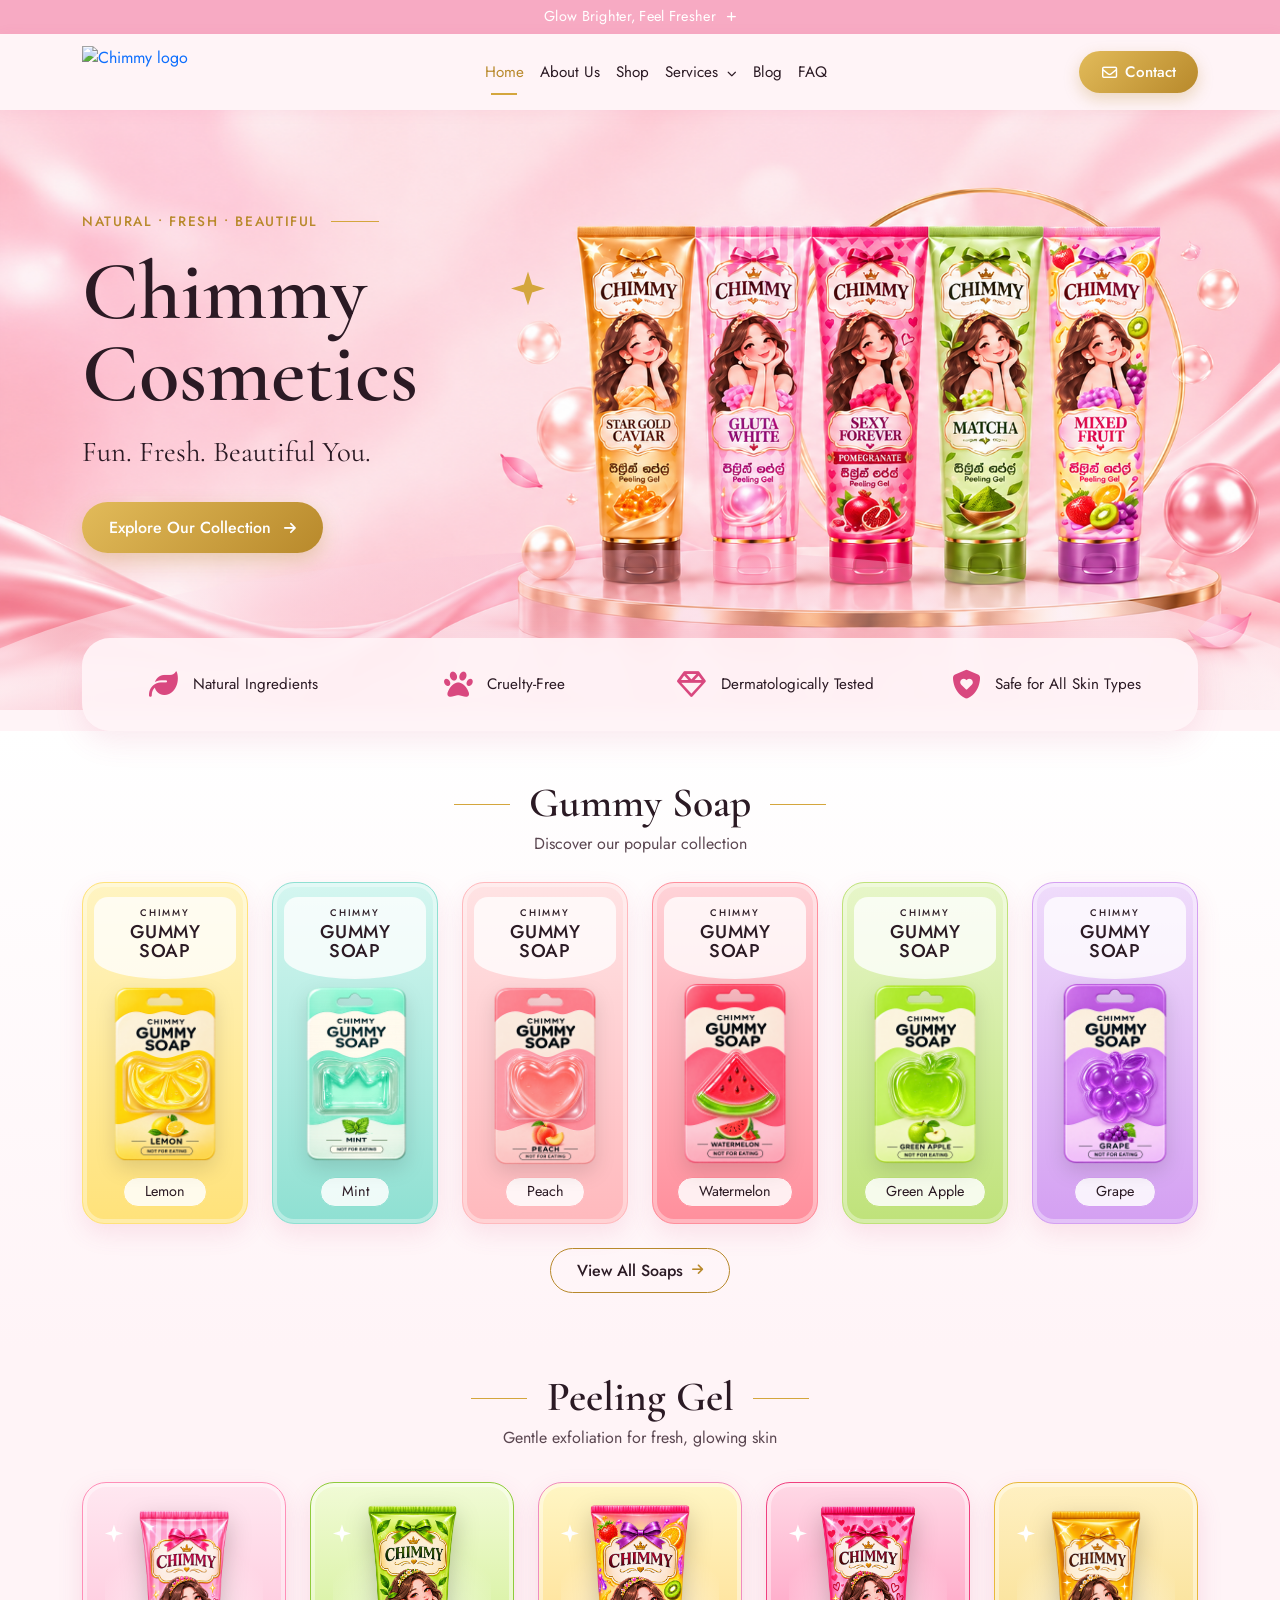
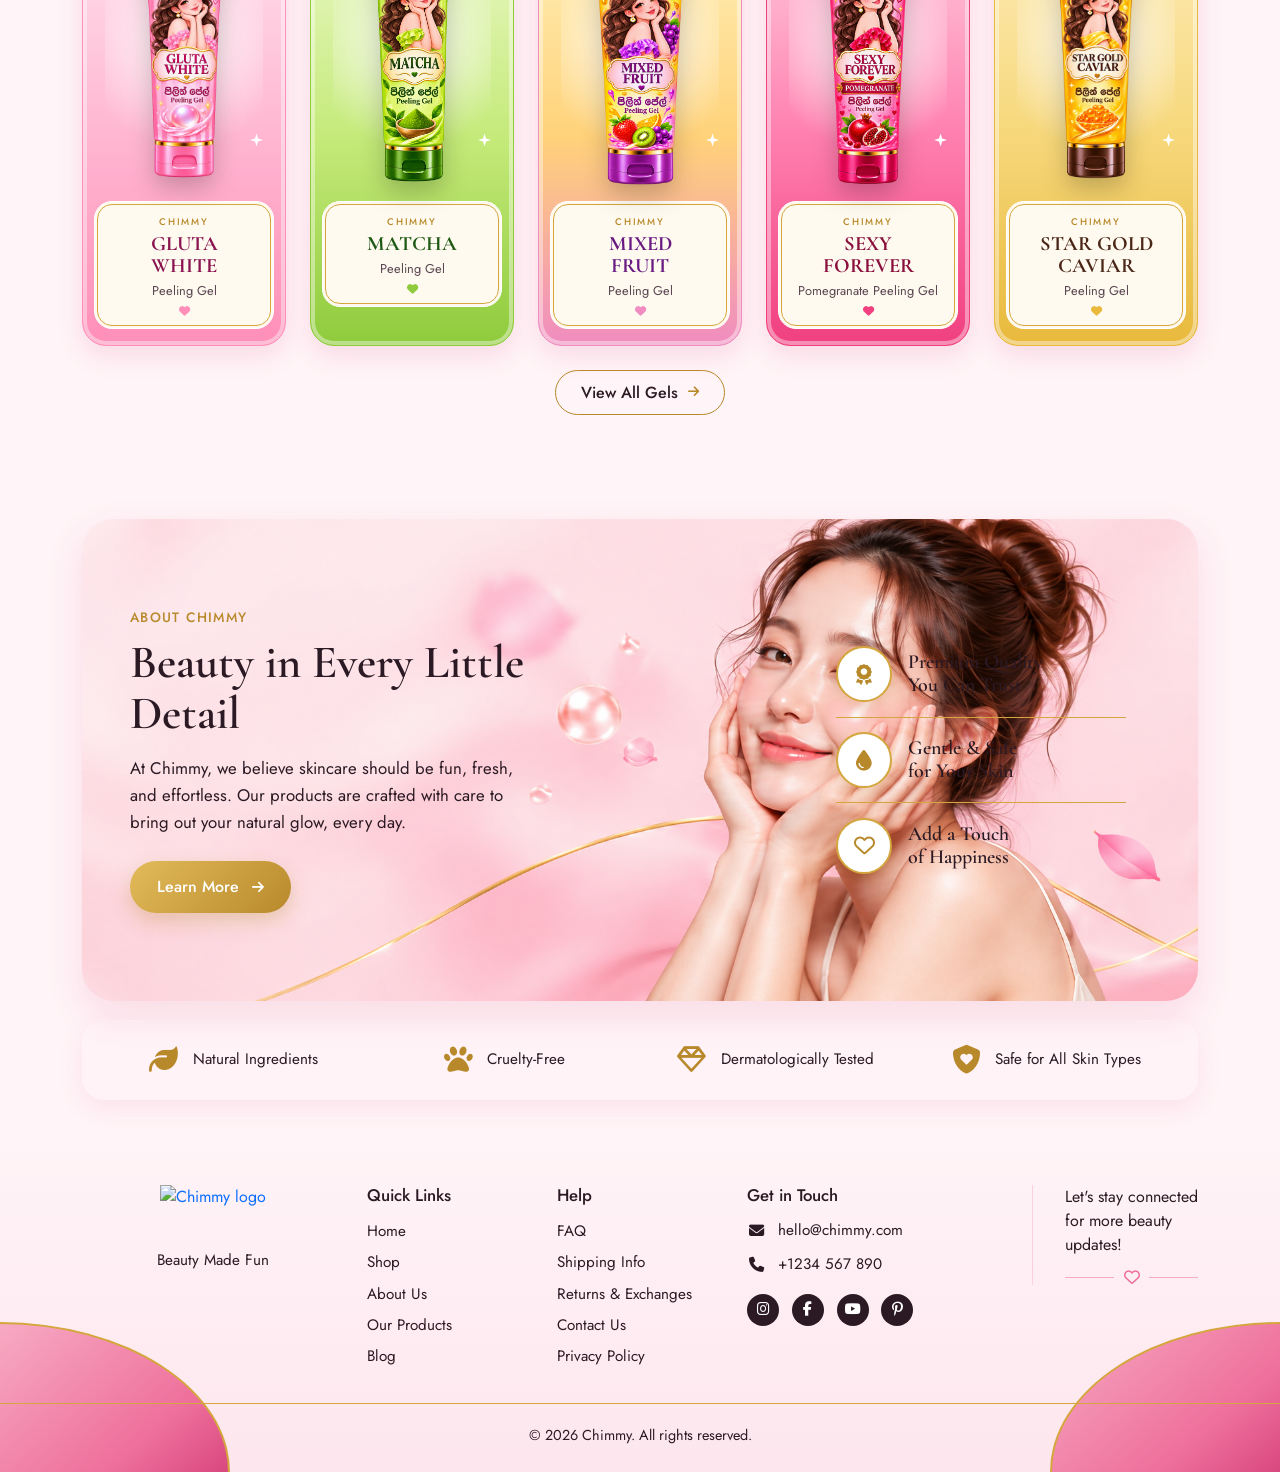
==== commit f55c604e: "Add files via upload" ====
--- a/index.html
+++ b/index.html
@@ -12,7 +12,9 @@
         href="https://fonts.googleapis.com/css2?family=Cormorant+Garamond:wght@500;600;700&family=Jost:wght@400;500&display=swap"
         rel="stylesheet">
 
-    <style>
+    <link rel="stylesheet" href="./assets/style.css">
+
+    <!-- <style>
         /* ===== ROOT COLORS & GLOBAL ===== */
         :root {
             --pink-50: #fff4f7;
@@ -485,7 +487,7 @@
                 justify-content: flex-start
             }
         }
-    </style>
+    </style> -->
 </head>
 
 <body>
@@ -511,11 +513,13 @@
 
                 <div class="collapse navbar-collapse justify-content-center order-lg-2" id="mainMenu">
                     <ul class="navbar-nav align-items-lg-center">
-                        <li class="nav-item"><a class="nav-link" href="index.html">Home</a></li>
-
-
-
-                        <li class="nav-item"><a class="nav-link" href="about.html">About Us</a></li>
+                        <li class="nav-item"><a class="nav-link active" href="index.html">Home</a></li>
+
+
+
+                        <li class="nav-item"><a class="nav-link" href="./about-us/">About Us</a></li>
+
+                        <li class="nav-item"><a class="nav-link" href="./shop/">Shop</a></li>
 
 
 
@@ -607,301 +611,214 @@
 
 
 
-    <style>
-        /* ===== SHOP BY CATEGORY ===== */
-        /* flavor tints (card colors); everything else uses your :root variables */
-        :root {
-            --tone-lemon: #ffe27a;
-            --tone-lemon-soft: #fff4c2;
-            --tone-mint: #8fe0d2;
-            --tone-mint-soft: #d4f6f0;
-            --tone-peach: #ffb9bd;
-            --tone-peach-soft: #ffe3e4;
-            --tone-melon: #ff8f9c;
-            --tone-melon-soft: #ffd3d8;
-            --tone-apple: #bfe27a;
-            --tone-apple-soft: #e7f6c9;
-            --tone-grape: #d4a0f2;
-            --tone-grape-soft: #efdcfb;
-        }
-
-        .cat-section {
-            background: linear-gradient(180deg, var(--white), var(--pink-50));
-            padding: 3rem 0 3.5rem;
-        }
-
-        .cat-head {
-            text-align: center;
-            margin-bottom: 1.6rem
-        }
-
-        .cat-title {
-            font-family: var(--font-display);
-            font-weight: 600;
-            font-size: clamp(1.9rem, 4vw, 2.6rem);
-            color: var(--ink);
-            margin: 0;
-            display: flex;
-            align-items: center;
-            justify-content: center;
-            gap: 1.2rem
-        }
-
-        .cat-title::before,
-        .cat-title::after {
-            content: "";
-            width: 56px;
-            height: 1px;
-            background: var(--gold-400)
-        }
-
-        .cat-sub {
-            font-size: 1rem;
-            color: var(--ink-soft);
-            margin: .2rem 0 0
-        }
-
-        /* card */
-        .cat-card {
-            display: flex;
-            flex-direction: column;
-            align-items: center;
-            height: 100%;
-            padding: .9rem .7rem 1rem;
-            border-radius: 22px;
-            border: 1px solid var(--tone);
-            background: linear-gradient(180deg, var(--tone-soft), var(--tone));
-            box-shadow: 0 10px 24px rgba(217, 72, 127, .12), inset 0 0 0 4px rgba(255, 255, 255, .35);
-            color: var(--ink);
-            transition: transform .25s, box-shadow .25s
-        }
-
-        .cat-card:hover {
-            color: var(--ink);
-            transform: translateY(-6px);
-            box-shadow: 0 16px 32px rgba(217, 72, 127, .22), inset 0 0 0 4px rgba(255, 255, 255, .35)
-        }
-
-        .tone-lemon {
-            --tone: var(--tone-lemon);
-            --tone-soft: var(--tone-lemon-soft)
-        }
-
-        .tone-mint {
-            --tone: var(--tone-mint);
-            --tone-soft: var(--tone-mint-soft)
-        }
-
-        .tone-peach {
-            --tone: var(--tone-peach);
-            --tone-soft: var(--tone-peach-soft)
-        }
-
-        .tone-melon {
-            --tone: var(--tone-melon);
-            --tone-soft: var(--tone-melon-soft)
-        }
-
-        .tone-apple {
-            --tone: var(--tone-apple);
-            --tone-soft: var(--tone-apple-soft)
-        }
-
-        .tone-grape {
-            --tone: var(--tone-grape);
-            --tone-soft: var(--tone-grape-soft)
-        }
-
-        /* white "cloud" label on the pack */
-        .cat-label {
-            width: 100%;
-            text-align: center;
-            line-height: 1.05;
-            padding: .7rem .4rem 1.1rem;
-            background: rgba(255, 255, 255, .78);
-            border-radius: 14px 14px 50% 50% / 14px 14px 22px 22px
-        }
-
-        .cat-label small {
-            display: block;
-            font-size: .6rem;
-            letter-spacing: .18em;
-            font-weight: 500;
-            margin-bottom: .2rem
-        }
-
-        .cat-label strong {
-            font-family: var(--font-body);
-            font-weight: 500;
-            font-size: clamp(.95rem, 1.5vw, 1.15rem);
-            letter-spacing: .03em
-        }
-
-        /* soap image slot */
-        .cat-media {
-            flex: 1;
-            display: flex;
-            align-items: center;
-            justify-content: center;
-            width: 100%;
-            margin-top: -.5rem;
-            padding: .6rem 0
-        }
-
-        .cat-media img {
-            max-width: 88%;
-            height: auto;
-            filter: drop-shadow(0 8px 10px rgba(0, 0, 0, .12))
-        }
-
-        /* small flavor icon + name pill */
-        .cat-icon {
-            width: 26px;
-            height: 26px;
-            object-fit: contain;
-            margin-bottom: -6px;
-            position: relative;
-            z-index: 1
-        }
-
-        .cat-name {
-            background: rgba(255, 255, 255, .85);
-            border: 1px solid var(--tone);
-            border-radius: 50px;
-            padding: .2rem 1.3rem;
-            font-size: .9rem
-        }
-
-        /* view all button */
-        .btn-cat {
-            display: inline-flex;
-            align-items: center;
-            gap: .6rem;
-            border: 1px solid var(--gold-600);
-            color: var(--ink);
-            background: transparent;
-            border-radius: 50px;
-            padding: .6rem 1.6rem;
-            font-weight: 500;
-            transition: all .2s
-        }
-
-        .btn-cat i {
-            font-size: .8rem;
-            color: var(--gold-600)
-        }
-
-        .btn-cat:hover {
-            background: var(--gold-grad);
-            border-color: transparent;
-            color: #fff
-        }
-
-        .btn-cat:hover i {
-            color: #fff
-        }
-
-        @media (max-width:575.98px) {
-
-            .cat-title::before,
-            .cat-title::after {
-                width: 28px
-            }
-        }
-    </style>
-
-
-
-    <!-- ================= SHOP BY CATEGORY ================= -->
-    <section class="cat-section" id="categories">
+
+
+
+
+    <!-- ================= SOAP PRODUCTS ================= -->
+    <section class="soap-section" id="soap-products">
         <div class="container">
 
-            <div class="cat-head">
-                <h2 class="cat-title">ALL Products</h2>
-                <p class="cat-sub">Discover our popular collection</p>
+            <div class="soap-head">
+                <h2 class="soap-title">Gummy Soap</h2>
+                <p class="soap-sub">Discover our popular collection</p>
             </div>
 
             <div class="row row-cols-2 row-cols-md-3 row-cols-lg-6 g-3 g-lg-4 justify-content-center">
 
                 <!-- Lemon -->
                 <div class="col">
-                    <a href="lemon.html" class="cat-card tone-lemon">
-                        <div class="cat-label"><small>CHIMMY</small><strong>GUMMY<br>SOAP</strong></div>
-                        <div class="cat-media"><img src="./assets/img/soap-products/lemon-soap.png"
+                    <a href="lemon.html" class="soap-card soap-tone-lemon">
+                        <div class="soap-label"><small>CHIMMY</small><strong>GUMMY<br>SOAP</strong></div>
+                        <div class="soap-media"><img src="./assets/img/soap-products/lemon-soap.png"
                                 alt="Lemon gummy soap">
                         </div>
-                        <!-- <img class="cat-icon" src="https://placehold.co/40x40?text=i" alt=""> -->
-                        <span class="cat-name">Lemon</span>
+                        <span class="soap-name">Lemon</span>
                     </a>
                 </div>
 
                 <!-- Mint -->
                 <div class="col">
-                    <a href="mint.html" class="cat-card tone-mint">
-                        <div class="cat-label"><small>CHIMMY</small><strong>GUMMY<br>SOAP</strong></div>
-                        <div class="cat-media"><img src="./assets/img/soap-products/mint-soap.png"
+                    <a href="mint.html" class="soap-card soap-tone-mint">
+                        <div class="soap-label"><small>CHIMMY</small><strong>GUMMY<br>SOAP</strong></div>
+                        <div class="soap-media"><img src="./assets/img/soap-products/mint-soap.png"
                                 alt="Mint gummy soap">
                         </div>
-                        <!-- <img class="cat-icon" src="https://placehold.co/40x40?text=i" alt=""> -->
-                        <span class="cat-name">Mint</span>
+                        <span class="soap-name">Mint</span>
                     </a>
                 </div>
 
                 <!-- Peach -->
                 <div class="col">
-                    <a href="peach.html" class="cat-card tone-peach">
-                        <div class="cat-label"><small>CHIMMY</small><strong>GUMMY<br>SOAP</strong></div>
-                        <div class="cat-media"><img src="./assets/img/soap-products/peach-soap.png"
+                    <a href="peach.html" class="soap-card soap-tone-peach">
+                        <div class="soap-label"><small>CHIMMY</small><strong>GUMMY<br>SOAP</strong></div>
+                        <div class="soap-media"><img src="./assets/img/soap-products/peach-soap.png"
                                 alt="Peach gummy soap">
                         </div>
-                        <!-- <img class="cat-icon" src="https://placehold.co/40x40?text=i" alt=""> -->
-                        <span class="cat-name">Peach</span>
+                        <span class="soap-name">Peach</span>
                     </a>
                 </div>
 
                 <!-- Watermelon -->
                 <div class="col">
-                    <a href="watermelon.html" class="cat-card tone-melon">
-                        <div class="cat-label"><small>CHIMMY</small><strong>GUMMY<br>SOAP</strong></div>
-                        <div class="cat-media"><img src="./assets/img/soap-products/Watermelon-soap.png"
+                    <a href="watermelon.html" class="soap-card soap-tone-melon">
+                        <div class="soap-label"><small>CHIMMY</small><strong>GUMMY<br>SOAP</strong></div>
+                        <div class="soap-media"><img src="./assets/img/soap-products/Watermelon-soap.png"
                                 alt="Watermelon gummy soap"></div>
-                        <!-- <img class="cat-icon" src="https://placehold.co/40x40?text=i" alt=""> -->
-                        <span class="cat-name">Watermelon</span>
+                        <span class="soap-name">Watermelon</span>
                     </a>
                 </div>
 
                 <!-- Green Apple -->
                 <div class="col">
-                    <a href="green-apple.html" class="cat-card tone-apple">
-                        <div class="cat-label"><small>CHIMMY</small><strong>GUMMY<br>SOAP</strong></div>
-                        <div class="cat-media"><img src="assets/img/soap-products/green-apple-soap.png"
+                    <a href="green-apple.html" class="soap-card soap-tone-apple">
+                        <div class="soap-label"><small>CHIMMY</small><strong>GUMMY<br>SOAP</strong></div>
+                        <div class="soap-media"><img src="./assets/img/soap-products/green-apple-soap.png"
                                 alt="Green apple gummy soap"></div>
-                        <!-- <img class="cat-icon" src="https://placehold.co/40x40?text=i" alt=""> -->
-                        <span class="cat-name">Green Apple</span>
+                        <span class="soap-name">Green Apple</span>
                     </a>
                 </div>
 
                 <!-- Grape -->
                 <div class="col">
-                    <a href="grape.html" class="cat-card tone-grape">
-                        <div class="cat-label"><small>CHIMMY</small><strong>GUMMY<br>SOAP</strong></div>
-                        <div class="cat-media"><img src="assets/img/soap-products/grape-soap.png"
+                    <a href="grape.html" class="soap-card soap-tone-grape">
+                        <div class="soap-label"><small>CHIMMY</small><strong>GUMMY<br>SOAP</strong></div>
+                        <div class="soap-media"><img src="./assets/img/soap-products/grape-soap.png"
                                 alt="Grape gummy soap">
                         </div>
-                        <!-- <img class="cat-icon" src="https://placehold.co/40x40?text=i" alt=""> -->
-                        <span class="cat-name">Grape</span>
+                        <span class="soap-name">Grape</span>
                     </a>
                 </div>
 
             </div>
 
             <div class="text-center mt-4">
-                <a href="shop.html" class="btn-cat">View All Products <i class="fa-solid fa-arrow-right"></i></a>
+                <a href="soap.html" class="btn-soap">View All Soaps <i class="fa-solid fa-arrow-right"></i></a>
             </div>
 
         </div>
     </section>
-    <!-- ================= /SHOP BY CATEGORY ================= -->
+    <!-- ================= /SOAP PRODUCTS ================= -->
+
+
+
+
+
+
+
+
+
+
+
+
+    <!-- ================= PEELING GEL PRODUCTS ================= -->
+    <section class="gel-section" id="gel-products">
+        <div class="container">
+            <div class="gel-head">
+                <h2 class="gel-title">Peeling Gel</h2>
+                <p class="gel-sub">Gentle exfoliation for fresh, glowing skin</p>
+            </div>
+
+            <div class="row row-cols-2 row-cols-md-3 row-cols-lg-5 g-3 g-lg-4 justify-content-center">
+
+                <!-- Gluta White -->
+                <div class="col">
+                    <a href="gluta-white.html" class="gel-card gel-tone-gluta">
+                        <div class="gel-media">
+                            <span class="gel-sparkle s1"></span>
+                            <span class="gel-sparkle s2"></span>
+                            <img src="./assets/img/gel-products/gel-gluta-white.png"
+                                alt="Chimmy Gluta White peeling gel">
+                        </div>
+                        <div class="gel-label">
+                            <small class="gel-brand">CHIMMY</small>
+                            <h3 class="gel-name">Gluta<br>White</h3>
+                            <span class="gel-type">Peeling Gel</span>
+                            <i class="fa-solid fa-heart"></i>
+                        </div>
+                    </a>
+                </div>
+
+                <!-- Matcha -->
+                <div class="col">
+                    <a href="matcha.html" class="gel-card gel-tone-matcha">
+                        <div class="gel-media">
+                            <span class="gel-sparkle s1"></span>
+                            <span class="gel-sparkle s2"></span>
+                            <img src="./assets/img/gel-products/gel-matcha.png" alt="Chimmy Matcha peeling gel">
+                        </div>
+                        <div class="gel-label">
+                            <small class="gel-brand">CHIMMY</small>
+                            <h3 class="gel-name">Matcha</h3>
+                            <span class="gel-type">Peeling Gel</span>
+                            <i class="fa-solid fa-heart"></i>
+                        </div>
+                    </a>
+                </div>
+
+                <!-- Mixed Fruit -->
+                <div class="col">
+                    <a href="mixed-fruit.html" class="gel-card gel-tone-fruit">
+                        <div class="gel-media">
+                            <span class="gel-sparkle s1"></span>
+                            <span class="gel-sparkle s2"></span>
+                            <img src="./assets/img/gel-products/gel-mixed-fruit.png"
+                                alt="Chimmy Mixed Fruit peeling gel">
+                        </div>
+                        <div class="gel-label">
+                            <small class="gel-brand">CHIMMY</small>
+                            <h3 class="gel-name">Mixed<br>Fruit</h3>
+                            <span class="gel-type">Peeling Gel</span>
+                            <i class="fa-solid fa-heart"></i>
+                        </div>
+                    </a>
+                </div>
+
+                <!-- Sexy Forever -->
+                <div class="col">
+                    <a href="sexy-forever.html" class="gel-card gel-tone-sexy">
+                        <div class="gel-media">
+                            <span class="gel-sparkle s1"></span>
+                            <span class="gel-sparkle s2"></span>
+                            <img src="./assets/img/gel-products/gel-sexy-forever.png"
+                                alt="Chimmy Sexy Forever Pomegranate peeling gel">
+                        </div>
+                        <div class="gel-label">
+                            <small class="gel-brand">CHIMMY</small>
+                            <h3 class="gel-name">Sexy<br>Forever</h3>
+                            <span class="gel-type">Pomegranate Peeling Gel</span>
+                            <i class="fa-solid fa-heart"></i>
+                        </div>
+                    </a>
+                </div>
+
+                <!-- Star Gold Caviar -->
+                <div class="col">
+                    <a href="star-gold-caviar.html" class="gel-card gel-tone-gold">
+                        <div class="gel-media">
+                            <span class="gel-sparkle s1"></span>
+                            <span class="gel-sparkle s2"></span>
+                            <img src="./assets/img/gel-products/gel-start-gold-caviar.png"
+                                alt="Chimmy Star Gold Caviar peeling gel">
+                        </div>
+                        <div class="gel-label">
+                            <small class="gel-brand">CHIMMY</small>
+                            <h3 class="gel-name">Star Gold<br>Caviar</h3>
+                            <span class="gel-type">Peeling Gel</span>
+                            <i class="fa-solid fa-heart"></i>
+                        </div>
+                    </a>
+                </div>
+
+            </div>
+
+            <div class="text-center mt-4">
+                <a href="gel.html" class="btn-gel">View All Gels <i class="fa-solid fa-arrow-right"></i></a>
+            </div>
+
+        </div>
+    </section>
+    <!-- ================= /PEELING GEL PRODUCTS ================= -->
 
 
 
@@ -1150,221 +1067,7 @@
 
 
 
-    <style>
-        /* ===== FOOTER ===== */
-        .site-footer {
-            position: relative;
-            overflow: hidden;
-            background: linear-gradient(180deg, var(--pink-50), var(--pink-100));
-            padding-top: 2.8rem;
-        }
-
-        /* pink silk corners (bottom left & right) with gold edge */
-        .site-footer::before,
-        .site-footer::after {
-            content: "";
-            position: absolute;
-            bottom: 0;
-            width: 230px;
-            height: 150px;
-            background: linear-gradient(140deg, var(--pink-300), var(--pink-500) 70%, var(--pink-600));
-            pointer-events: none;
-        }
-
-        .site-footer::before {
-            left: 0;
-            border-top-right-radius: 100% 100%;
-            border-top: 2px solid var(--gold-400);
-            border-right: 2px solid var(--gold-400);
-        }
-
-        .site-footer::after {
-            right: 0;
-            border-top-left-radius: 100% 100%;
-            border-top: 2px solid var(--gold-400);
-            border-left: 2px solid var(--gold-400);
-        }
-
-        .site-footer .container {
-            position: relative;
-            z-index: 1;
-        }
-
-        /* logo space: paste your own logo here */
-        .footer-brand {
-            text-align: center;
-        }
-
-        .footer-logo {
-            display: inline-flex;
-            align-items: center;
-            justify-content: center;
-            min-width: 150px;
-            min-height: 60px;
-        }
-
-        .footer-logo img {
-            height: 60px;
-            width: auto;
-            max-width: 100%;
-        }
-
-        .footer-tagline {
-            margin: .3rem 0 0;
-            font-size: .95rem;
-            color: var(--ink);
-        }
-
-        /* link columns */
-        .footer-title {
-            font-family: var(--font-body);
-            font-weight: 500;
-            font-size: 1.05rem;
-            color: var(--ink);
-            margin: 0 0 .9rem;
-        }
-
-        .footer-links {
-            list-style: none;
-            margin: 0;
-            padding: 0;
-        }
-
-        .footer-links li+li {
-            margin-top: .45rem;
-        }
-
-        .footer-links a {
-            color: var(--ink);
-            font-size: .95rem;
-            transition: color .2s;
-        }
-
-        .footer-links a:hover {
-            color: var(--pink-600);
-        }
-
-        /* contact + social */
-        .footer-contact {
-            list-style: none;
-            margin: 0 0 1.1rem;
-            padding: 0;
-        }
-
-        .footer-contact li {
-            display: flex;
-            align-items: center;
-            gap: .8rem;
-            font-size: .95rem;
-            color: var(--ink);
-        }
-
-        .footer-contact li+li {
-            margin-top: .7rem;
-        }
-
-        .footer-contact i {
-            width: 18px;
-            text-align: center;
-        }
-
-        .footer-contact a {
-            color: var(--ink);
-        }
-
-        .footer-contact a:hover {
-            color: var(--pink-600);
-        }
-
-        .footer-social {
-            display: flex;
-            gap: .8rem;
-        }
-
-        .footer-social a {
-            width: 32px;
-            height: 32px;
-            border-radius: 50%;
-            display: grid;
-            place-items: center;
-            background: var(--ink);
-            color: var(--white);
-            font-size: .9rem;
-            transition: background .2s, transform .2s;
-        }
-
-        .footer-social a:hover {
-            background: var(--pink-600);
-            transform: translateY(-3px);
-        }
-
-        /* right side message */
-        .footer-note {
-            padding-left: 2rem;
-            border-left: 1px solid var(--pink-200);
-            font-size: 1rem;
-            line-height: 1.5;
-            color: var(--ink);
-        }
-
-        .footer-note p {
-            margin: 0 0 .8rem;
-        }
-
-        .footer-heart {
-            display: flex;
-            align-items: center;
-            gap: .6rem;
-            color: var(--pink-500);
-        }
-
-        .footer-heart::before,
-        .footer-heart::after {
-            content: "";
-            flex: 1;
-            height: 1px;
-            background: var(--pink-300);
-        }
-
-        /* bottom bar */
-        .footer-bottom {
-            position: relative;
-            z-index: 1;
-            margin-top: 2.2rem;
-            border-top: 1px solid var(--gold-400);
-            text-align: center;
-            padding: 1.3rem 1rem 1.6rem;
-            font-size: .9rem;
-            color: var(--ink);
-        }
-
-        /* tablet & mobile */
-        @media (max-width:991.98px) {
-            .footer-brand {
-                margin-bottom: .5rem;
-            }
-
-            .footer-note {
-                padding-left: 0;
-                border-left: 0;
-                text-align: center;
-            }
-
-            .site-footer::before,
-            .site-footer::after {
-                width: 130px;
-                height: 90px;
-            }
-        }
-
-        @media (max-width:575.98px) {
-
-            .footer-contact li,
-            .footer-social {
-                justify-content: flex-start;
-            }
-        }
-    </style>
+
 
 
     <!-- ================= FOOTER ================= -->
@@ -1461,33 +1164,8 @@
 
     <script src="https://code.jquery.com/jquery-3.7.1.min.js"></script>
     <script src="https://cdn.jsdelivr.net/npm/bootstrap@5.3.3/dist/js/bootstrap.bundle.min.js"></script>
-    <script>
-        $(function () {
-            // mobile: tap the arrow to open/close a submenu (accordion)
-            $('.sub-toggle').on('click', function () {
-                var $li = $(this).closest('.has-sub');
-                $li.toggleClass('open').siblings('.has-sub').removeClass('open');
-                $(this).attr('aria-expanded', $li.hasClass('open'));
-            });
-
-            // parent links with no page: do nothing on desktop, toggle submenu on mobile
-            $('.no-link').on('click', function (e) {
-                e.preventDefault();
-                if (window.innerWidth < 992) $(this).siblings('.sub-toggle').trigger('click');
-            });
-
-            // reset submenus when going back to desktop width
-            $(window).on('resize', function () {
-                if (window.innerWidth >= 992) $('.has-sub').removeClass('open');
-            });
-
-            // mark the current page link as active
-            var page = location.pathname.split('/').pop() || 'index.html';
-            $('.main-nav .nav-link').each(function () {
-                if ($(this).attr('href') === page) $(this).addClass('active');
-            });
-        });
-    </script>
+    <script src="./assets/script.js"></script>
+
 </body>
 
 </html>
--- a/assets/style.css
+++ b/assets/style.css
@@ -0,0 +1,1130 @@
+/* ===== ROOT COLORS & GLOBAL ===== */
+:root {
+    --pink-50: #fff4f7;
+    --pink-100: #fde6ee;
+    --pink-200: #fbd0df;
+    --pink-300: #f7aac3;
+    --pink-500: #ee6f9b;
+    --pink-600: #d9487f;
+    --gold-400: #d4a63d;
+    --gold-600: #b8892b;
+    --gold-grad: linear-gradient(135deg, #e2bb5a, #b8892b);
+    --ink: #2b1a24;
+    --ink-soft: #5a4650;
+    --white: #fff;
+    --font-display: 'Cormorant Garamond', Georgia, serif;
+    --font-body: 'Jost', system-ui, sans-serif;
+    --header-h: 76px;
+}
+
+html {
+    scroll-behavior: smooth
+}
+
+body {
+    font-family: var(--font-body);
+    color: var(--ink);
+    background: var(--pink-50);
+    margin: 0
+}
+
+a {
+    text-decoration: none
+}
+
+:focus-visible {
+    outline: 2px solid var(--gold-600);
+    outline-offset: 3px
+}
+
+@media (prefers-reduced-motion:reduce) {
+    * {
+        transition: none !important;
+        animation: none !important
+    }
+
+    html {
+        scroll-behavior: auto
+    }
+}
+
+
+/* ===== HEADER (separate file) ===== */
+.site-header {
+    position: sticky;
+    top: 0;
+    z-index: 1030
+}
+
+/* announcement bar */
+.top-bar {
+    background: var(--pink-300);
+    color: var(--white);
+    text-align: center;
+    font-size: .9rem;
+    padding: .4rem 1rem;
+    letter-spacing: .02em
+}
+
+.top-bar i {
+    font-size: .7rem;
+    margin-left: .4rem
+}
+
+/* main nav */
+.main-nav {
+    background: var(--pink-50);
+    min-height: var(--header-h);
+    padding: 0;
+    box-shadow: 0 2px 14px rgba(217, 72, 127, .08)
+}
+
+.brand {
+    display: flex;
+    align-items: center;
+    min-width: 150px;
+    min-height: 52px;
+    padding: .4rem 0
+}
+
+.brand img {
+    height: 52px;
+    width: auto;
+    max-width: 100%
+}
+
+.main-nav .nav-link {
+    color: var(--ink);
+    font-size: .95rem;
+    padding: .6rem .9rem;
+    position: relative;
+    transition: color .2s
+}
+
+.main-nav .nav-link:hover,
+.main-nav .nav-link.active {
+    color: var(--gold-600)
+}
+
+.main-nav .nav-link.active::after {
+    content: "";
+    position: absolute;
+    left: .9rem;
+    right: .9rem;
+    bottom: -2px;
+    height: 2px;
+    background: var(--gold-400)
+}
+
+.caret {
+    font-size: .6rem;
+    margin-left: .25rem
+}
+
+/* sub menus */
+.has-sub {
+    position: relative
+}
+
+.sub-menu {
+    list-style: none;
+    margin: 0;
+    padding: .5rem 0;
+    background: var(--white);
+    border-radius: 12px;
+    box-shadow: 0 14px 34px rgba(217, 72, 127, .18)
+}
+
+.sub-menu a {
+    display: block;
+    padding: .5rem 1.2rem;
+    color: var(--ink-soft);
+    font-size: .92rem;
+    transition: background .2s, color .2s
+}
+
+.sub-menu a:hover {
+    background: var(--pink-100);
+    color: var(--pink-600)
+}
+
+.sub-toggle {
+    display: none
+}
+
+/* header contact button */
+.btn-contact {
+    display: inline-flex;
+    align-items: center;
+    gap: .5rem;
+    background: var(--gold-grad);
+    color: #fff;
+    border-radius: 50px;
+    padding: .6rem 1.4rem;
+    font-size: .95rem;
+    font-weight: 500;
+    box-shadow: 0 6px 16px rgba(184, 137, 43, .28);
+    transition: transform .2s, box-shadow .2s;
+    white-space: nowrap
+}
+
+.btn-contact:hover {
+    color: #fff;
+    transform: translateY(-2px);
+    box-shadow: 0 10px 22px rgba(184, 137, 43, .4)
+}
+
+@media (max-width:575.98px) {
+    .btn-contact {
+        padding: .5rem 1rem;
+        font-size: .85rem
+    }
+}
+
+.navbar-toggler {
+    border: 0;
+    box-shadow: none !important;
+    font-size: 1.4rem;
+    color: var(--ink);
+    padding: .3rem .5rem
+}
+
+/* desktop: hover dropdown */
+@media (min-width:992px) {
+    .sub-menu {
+        position: absolute;
+        top: 100%;
+        left: 0;
+        min-width: 220px;
+        opacity: 0;
+        visibility: hidden;
+        transform: translateY(8px);
+        transition: all .22s
+    }
+
+    .has-sub:hover>.sub-menu,
+    .has-sub:focus-within>.sub-menu {
+        opacity: 1;
+        visibility: visible;
+        transform: none
+    }
+
+    .has-sub:hover>.nav-link .caret {
+        transform: rotate(180deg)
+    }
+
+    .caret {
+        transition: transform .2s
+    }
+}
+
+/* mobile / tablet */
+@media (max-width:991.98px) {
+    .navbar-collapse {
+        background: var(--white);
+        border-radius: 14px;
+        margin: .5rem 0 1rem;
+        padding: .6rem 1rem;
+        box-shadow: 0 12px 30px rgba(217, 72, 127, .15);
+        max-height: calc(100vh - 140px);
+        overflow-y: auto
+    }
+
+    .main-nav .nav-link {
+        padding: .8rem .2rem
+    }
+
+    .main-nav .nav-link.active::after {
+        display: none
+    }
+
+    .navbar-nav>li {
+        border-bottom: 1px solid var(--pink-100)
+    }
+
+    .navbar-nav>li:last-child {
+        border: 0
+    }
+
+    .has-sub {
+        display: flex;
+        flex-wrap: wrap;
+        align-items: center
+    }
+
+    .has-sub>.nav-link {
+        flex: 1
+    }
+
+    .has-sub>.nav-link .caret {
+        display: none
+    }
+
+    .sub-toggle {
+        display: block;
+        background: none;
+        border: 0;
+        color: var(--ink);
+        padding: .6rem .5rem
+    }
+
+    .sub-toggle i {
+        transition: transform .2s
+    }
+
+    .has-sub.open .sub-toggle i {
+        transform: rotate(180deg)
+    }
+
+    .sub-menu {
+        display: none;
+        width: 100%;
+        box-shadow: none;
+        background: var(--pink-50);
+        margin-bottom: .6rem
+    }
+
+    .has-sub.open>.sub-menu {
+        display: block
+    }
+
+    .brand {
+        min-width: 110px
+    }
+
+    .brand img {
+        height: 44px
+    }
+}
+
+
+/* ===== HERO (separate file) ===== */
+.hero {
+    position: relative;
+    overflow: hidden;
+    display: flex;
+    align-items: center;
+    min-height: 600px;
+    padding: 4rem 0 7.5rem;
+    background: url('./img/hero_banner.png') center right / cover no-repeat, var(--pink-100);
+}
+
+.hero::before {
+    content: "";
+    position: absolute;
+    left: -10%;
+    right: -10%;
+    bottom: -60px;
+    height: 220px;
+    background: linear-gradient(100deg, rgba(255, 255, 255, .55), rgba(247, 170, 195, .35), rgba(255, 255, 255, .5));
+    border-radius: 50% 50% 0 0/100% 100% 0 0;
+}
+
+.hero .container {
+    position: relative;
+    z-index: 1
+}
+
+.hero-tag {
+    color: var(--gold-600);
+    font-weight: 500;
+    letter-spacing: .12em;
+    font-size: .85rem;
+    display: flex;
+    align-items: center;
+    gap: .8rem
+}
+
+.hero-tag::after {
+    content: "";
+    width: 48px;
+    height: 1px;
+    background: var(--gold-400)
+}
+
+.hero-title {
+    font-family: var(--font-display);
+    font-weight: 600;
+    font-size: clamp(3rem, 7vw, 5.2rem);
+    line-height: .98;
+    margin: 1.2rem 0 1rem;
+    color: var(--ink)
+}
+
+.hero-sub {
+    font-family: var(--font-display);
+    font-size: clamp(1.3rem, 2.4vw, 1.8rem);
+    color: var(--ink);
+    margin-bottom: 1.8rem
+}
+
+.btn-gold {
+    background: var(--gold-grad);
+    color: #fff;
+    border: 0;
+    border-radius: 50px;
+    padding: .85rem 1.7rem;
+    font-weight: 500;
+    box-shadow: 0 8px 20px rgba(184, 137, 43, .3);
+    transition: transform .2s, box-shadow .2s
+}
+
+.btn-gold:hover {
+    color: #fff;
+    transform: translateY(-2px);
+    box-shadow: 0 12px 26px rgba(184, 137, 43, .4)
+}
+
+.btn-gold i {
+    margin-left: .5rem;
+    font-size: .85rem
+}
+
+.sparkle {
+    position: absolute;
+    width: 34px;
+    height: 34px;
+    background: var(--gold-400);
+    clip-path: polygon(50% 0, 62% 38%, 100% 50%, 62% 62%, 50% 100%, 38% 62%, 0 50%, 38% 38%);
+    right: 0;
+    top: 60px
+}
+
+/* image slot: paste your own image here */
+.hero-media {
+    min-height: 420px;
+    display: flex;
+    align-items: center;
+    justify-content: center
+}
+
+.hero-media img {
+    max-width: 100%;
+    height: auto
+}
+
+/* feature strip */
+.features {
+    position: relative;
+    z-index: 2;
+    margin-top: -4.5rem
+}
+
+.features-box {
+    background: rgba(255, 244, 247, .92);
+    backdrop-filter: blur(6px);
+    border-radius: 28px;
+    padding: 1.4rem 1rem;
+    box-shadow: 0 10px 30px rgba(217, 72, 127, .12)
+}
+
+.feature {
+    display: flex;
+    align-items: center;
+    justify-content: center;
+    gap: .9rem;
+    padding: .6rem 1rem;
+    font-size: .95rem
+}
+
+.feature i {
+    font-size: 1.8rem;
+    color: var(--pink-600)
+}
+
+@media (min-width:992px) {
+    .feature+.feature {
+        border-left: 1px solid var(--pink-200)
+    }
+}
+
+@media (max-width:991.98px) {
+    .hero {
+        min-height: auto;
+        padding: 2.5rem 0 6rem;
+        text-align: center;
+        background-position: 70% center;
+    }
+
+    .hero::after {
+        content: "";
+        position: absolute;
+        inset: 0;
+        background: rgba(255, 244, 247, .55);
+    }
+
+    .hero-tag {
+        justify-content: center
+    }
+
+    .hero-media {
+        min-height: 260px;
+        margin-top: 1.5rem
+    }
+
+    .sparkle {
+        display: none
+    }
+
+    .feature {
+        justify-content: flex-start
+    }
+}
+
+
+
+
+/* soap style code */
+
+
+/* ===== SOAP PRODUCTS ===== */
+:root {
+    --soap-lemon: #ffe27a;
+    --soap-lemon-soft: #fff4c2;
+    --soap-mint: #8fe0d2;
+    --soap-mint-soft: #d4f6f0;
+    --soap-peach: #ffb9bd;
+    --soap-peach-soft: #ffe3e4;
+    --soap-melon: #ff8f9c;
+    --soap-melon-soft: #ffd3d8;
+    --soap-apple: #bfe27a;
+    --soap-apple-soft: #e7f6c9;
+    --soap-grape: #d4a0f2;
+    --soap-grape-soft: #efdcfb;
+}
+
+.soap-section {
+    background: linear-gradient(180deg, var(--white), var(--pink-50));
+    padding: 3rem 0 3.5rem;
+}
+
+.soap-head {
+    text-align: center;
+    margin-bottom: 1.6rem;
+}
+
+.soap-title {
+    font-family: var(--font-display);
+    font-weight: 600;
+    font-size: clamp(1.9rem, 4vw, 2.6rem);
+    color: var(--ink);
+    margin: 0;
+    display: flex;
+    align-items: center;
+    justify-content: center;
+    gap: 1.2rem;
+}
+
+.soap-title::before,
+.soap-title::after {
+    content: "";
+    width: 56px;
+    height: 1px;
+    background: var(--gold-400);
+}
+
+.soap-sub {
+    font-size: 1rem;
+    color: var(--ink-soft);
+    margin: .2rem 0 0;
+}
+
+.soap-card {
+    display: flex;
+    flex-direction: column;
+    align-items: center;
+    height: 100%;
+    padding: .9rem .7rem 1rem;
+    border-radius: 22px;
+    border: 1px solid var(--soap-tone);
+    background: linear-gradient(180deg, var(--soap-tone-soft), var(--soap-tone));
+    box-shadow: 0 10px 24px rgba(217, 72, 127, .12), inset 0 0 0 4px rgba(255, 255, 255, .35);
+    color: var(--ink);
+    transition: transform .25s, box-shadow .25s;
+}
+
+.soap-card:hover {
+    color: var(--ink);
+    transform: translateY(-6px);
+    box-shadow: 0 16px 32px rgba(217, 72, 127, .22), inset 0 0 0 4px rgba(255, 255, 255, .35);
+}
+
+.soap-tone-lemon {
+    --soap-tone: var(--soap-lemon);
+    --soap-tone-soft: var(--soap-lemon-soft);
+}
+
+.soap-tone-mint {
+    --soap-tone: var(--soap-mint);
+    --soap-tone-soft: var(--soap-mint-soft);
+}
+
+.soap-tone-peach {
+    --soap-tone: var(--soap-peach);
+    --soap-tone-soft: var(--soap-peach-soft);
+}
+
+.soap-tone-melon {
+    --soap-tone: var(--soap-melon);
+    --soap-tone-soft: var(--soap-melon-soft);
+}
+
+.soap-tone-apple {
+    --soap-tone: var(--soap-apple);
+    --soap-tone-soft: var(--soap-apple-soft);
+}
+
+.soap-tone-grape {
+    --soap-tone: var(--soap-grape);
+    --soap-tone-soft: var(--soap-grape-soft);
+}
+
+.soap-label {
+    width: 100%;
+    text-align: center;
+    line-height: 1.05;
+    padding: .7rem .4rem 1.1rem;
+    background: rgba(255, 255, 255, .78);
+    border-radius: 14px 14px 50% 50% / 14px 14px 22px 22px;
+}
+
+.soap-label small {
+    display: block;
+    font-size: .6rem;
+    letter-spacing: .18em;
+    font-weight: 500;
+    margin-bottom: .2rem;
+}
+
+.soap-label strong {
+    font-family: var(--font-body);
+    font-weight: 500;
+    font-size: clamp(.95rem, 1.5vw, 1.15rem);
+    letter-spacing: .03em;
+}
+
+.soap-media {
+    flex: 1;
+    display: flex;
+    align-items: center;
+    justify-content: center;
+    width: 100%;
+    margin-top: -.5rem;
+    padding: .6rem 0;
+}
+
+.soap-media img {
+    max-width: 88%;
+    height: auto;
+    filter: drop-shadow(0 8px 10px rgba(0, 0, 0, .12));
+}
+
+.soap-name {
+    background: rgba(255, 255, 255, .85);
+    border: 1px solid var(--soap-tone);
+    border-radius: 50px;
+    padding: .2rem 1.3rem;
+    font-size: .9rem;
+}
+
+.btn-soap {
+    display: inline-flex;
+    align-items: center;
+    gap: .6rem;
+    border: 1px solid var(--gold-600);
+    color: var(--ink);
+    background: transparent;
+    border-radius: 50px;
+    padding: .6rem 1.6rem;
+    font-weight: 500;
+    transition: all .2s;
+}
+
+.btn-soap i {
+    font-size: .8rem;
+    color: var(--gold-600);
+}
+
+.btn-soap:hover {
+    background: var(--gold-grad);
+    border-color: transparent;
+    color: #fff;
+}
+
+.btn-soap:hover i {
+    color: #fff;
+}
+
+@media (max-width:575.98px) {
+
+    .soap-title::before,
+    .soap-title::after {
+        width: 28px;
+    }
+}
+
+
+
+
+
+
+
+
+
+/* gel products */
+
+
+/* ===== PEELING GEL PRODUCTS ===== */
+.gel-section {
+    /* background: linear-gradient(180deg, var(--pink-50), #fff4d8); */
+    padding: 1.5rem 0 3.5rem;
+}
+
+.gel-head {
+    text-align: center;
+    margin-bottom: 2rem;
+}
+
+.gel-title {
+    font-family: var(--font-display);
+    font-weight: 600;
+    font-size: clamp(1.9rem, 4vw, 2.6rem);
+    color: var(--ink);
+    margin: 0;
+    display: flex;
+    align-items: center;
+    justify-content: center;
+    gap: 1.2rem;
+}
+
+.gel-title::before,
+.gel-title::after {
+    content: "";
+    width: 56px;
+    height: 1px;
+    background: var(--gold-400);
+}
+
+.gel-sub {
+    font-size: 1rem;
+    color: var(--ink-soft);
+    margin: .2rem 0 0;
+}
+
+/* card (colors come from the tone classes below) */
+.gel-card {
+    display: flex;
+    flex-direction: column;
+    height: 100%;
+    padding: .7rem .7rem 1rem;
+    border-radius: 24px;
+    background: linear-gradient(180deg, var(--gt-soft), var(--gt-mid) 55%, var(--gt-deep));
+    border: 1px solid var(--gt-deep);
+    box-shadow: 0 10px 24px rgba(217, 72, 127, .15), inset 0 0 0 4px rgba(255, 255, 255, .4);
+    color: var(--gt-ink);
+    text-align: center;
+    transition: transform .25s, box-shadow .25s;
+}
+
+.gel-card:hover {
+    color: var(--gt-ink);
+    transform: translateY(-6px);
+    box-shadow: 0 16px 34px rgba(217, 72, 127, .3), inset 0 0 0 4px rgba(255, 255, 255, .4);
+}
+
+/* one tone per tube */
+.gel-tone-gluta {
+    --gt-soft: #ffe8f1;
+    --gt-mid: #ffb6d1;
+    --gt-deep: #ff8fb8;
+    --gt-ink: #8a1450;
+}
+
+.gel-tone-matcha {
+    --gt-soft: #f1fbd6;
+    --gt-mid: #c5ea7a;
+    --gt-deep: #8fcb3c;
+    --gt-ink: #1f5a14;
+}
+
+.gel-tone-fruit {
+    --gt-soft: #fff6c4;
+    --gt-mid: #ffd27a;
+    --gt-deep: #f08cc0;
+    --gt-ink: #6a1b82;
+}
+
+.gel-tone-sexy {
+    --gt-soft: #ffd9e6;
+    --gt-mid: #ff7fae;
+    --gt-deep: #f0407f;
+    --gt-ink: #8a0f3c;
+}
+
+.gel-tone-gold {
+    --gt-soft: #fff0c2;
+    --gt-mid: #f6d77a;
+    --gt-deep: #e8b93c;
+    --gt-ink: #4a2616;
+}
+
+/* tube image */
+.gel-media {
+    position: relative;
+    display: flex;
+    align-items: center;
+    justify-content: center;
+    height: 300px;
+    padding: .6rem 0;
+}
+
+.gel-media::before {
+    content: "";
+    position: absolute;
+    inset: 8% 6%;
+    background: radial-gradient(circle, rgba(255, 255, 255, .85), rgba(255, 255, 255, 0) 70%);
+}
+
+.gel-media img {
+    position: relative;
+    width: 100%;
+    height: 100%;
+    object-fit: contain;
+    filter: drop-shadow(0 10px 12px rgba(0, 0, 0, .22));
+    transition: transform .3s;
+}
+
+.gel-card:hover .gel-media img {
+    transform: scale(1.05) rotate(-2deg);
+}
+
+/* sparkles */
+.gel-sparkle {
+    position: absolute;
+    width: 18px;
+    height: 18px;
+    background: #fff;
+    clip-path: polygon(50% 0, 62% 38%, 100% 50%, 62% 62%, 50% 100%, 38% 62%, 0 50%, 38% 38%);
+}
+
+.gel-sparkle.s1 {
+    top: 10%;
+    left: 6%;
+}
+
+.gel-sparkle.s2 {
+    bottom: 16%;
+    right: 6%;
+    width: 13px;
+    height: 13px;
+}
+
+/* cream label like the tube */
+.gel-label {
+    background: #fffaf0;
+    border: 1px solid #fff;
+    border-radius: 18px;
+    outline: 1px solid var(--gold-400);
+    outline-offset: -4px;
+    padding: .8rem .5rem .7rem;
+    margin-top: .4rem;
+}
+
+.gel-brand {
+    display: block;
+    font-size: .6rem;
+    letter-spacing: .2em;
+    font-weight: 500;
+    color: var(--gold-600);
+}
+
+.gel-name {
+    font-family: var(--font-display);
+    font-weight: 700;
+    font-size: clamp(1.05rem, 1.6vw, 1.3rem);
+    line-height: 1.05;
+    color: var(--gt-ink);
+    margin: .25rem 0 .3rem;
+    text-transform: uppercase;
+}
+
+.gel-type {
+    display: block;
+    font-size: .8rem;
+    color: var(--ink-soft);
+}
+
+.gel-label i {
+    display: block;
+    margin-top: .35rem;
+    font-size: .7rem;
+    color: var(--gt-deep);
+}
+
+/* view all button */
+.btn-gel {
+    display: inline-flex;
+    align-items: center;
+    gap: .6rem;
+    border: 1px solid var(--gold-600);
+    color: var(--ink);
+    background: transparent;
+    border-radius: 50px;
+    padding: .6rem 1.6rem;
+    font-weight: 500;
+    transition: all .2s;
+}
+
+.btn-gel i {
+    font-size: .8rem;
+    color: var(--gold-600);
+}
+
+.btn-gel:hover {
+    background: var(--gold-grad);
+    border-color: transparent;
+    color: #fff;
+}
+
+.btn-gel:hover i {
+    color: #fff;
+}
+
+@media (max-width:575.98px) {
+
+    .gel-title::before,
+    .gel-title::after {
+        width: 28px;
+    }
+
+    .gel-media {
+        height: 240px;
+    }
+}
+
+
+
+
+
+
+
+
+
+
+
+
+/* footer style code */
+
+/* ===== FOOTER ===== */
+.site-footer {
+    position: relative;
+    overflow: hidden;
+    background: linear-gradient(180deg, var(--pink-50), var(--pink-100));
+    padding-top: 2.8rem;
+}
+
+/* pink silk corners (bottom left & right) with gold edge */
+.site-footer::before,
+.site-footer::after {
+    content: "";
+    position: absolute;
+    bottom: 0;
+    width: 230px;
+    height: 150px;
+    background: linear-gradient(140deg, var(--pink-300), var(--pink-500) 70%, var(--pink-600));
+    pointer-events: none;
+}
+
+.site-footer::before {
+    left: 0;
+    border-top-right-radius: 100% 100%;
+    border-top: 2px solid var(--gold-400);
+    border-right: 2px solid var(--gold-400);
+}
+
+.site-footer::after {
+    right: 0;
+    border-top-left-radius: 100% 100%;
+    border-top: 2px solid var(--gold-400);
+    border-left: 2px solid var(--gold-400);
+}
+
+.site-footer .container {
+    position: relative;
+    z-index: 1;
+}
+
+/* logo space: paste your own logo here */
+.footer-brand {
+    text-align: center;
+}
+
+.footer-logo {
+    display: inline-flex;
+    align-items: center;
+    justify-content: center;
+    min-width: 150px;
+    min-height: 60px;
+}
+
+.footer-logo img {
+    height: 60px;
+    width: auto;
+    max-width: 100%;
+}
+
+.footer-tagline {
+    margin: .3rem 0 0;
+    font-size: .95rem;
+    color: var(--ink);
+}
+
+/* link columns */
+.footer-title {
+    font-family: var(--font-body);
+    font-weight: 500;
+    font-size: 1.05rem;
+    color: var(--ink);
+    margin: 0 0 .9rem;
+}
+
+.footer-links {
+    list-style: none;
+    margin: 0;
+    padding: 0;
+}
+
+.footer-links li+li {
+    margin-top: .45rem;
+}
+
+.footer-links a {
+    color: var(--ink);
+    font-size: .95rem;
+    transition: color .2s;
+}
+
+.footer-links a:hover {
+    color: var(--pink-600);
+}
+
+/* contact + social */
+.footer-contact {
+    list-style: none;
+    margin: 0 0 1.1rem;
+    padding: 0;
+}
+
+.footer-contact li {
+    display: flex;
+    align-items: center;
+    gap: .8rem;
+    font-size: .95rem;
+    color: var(--ink);
+}
+
+.footer-contact li+li {
+    margin-top: .7rem;
+}
+
+.footer-contact i {
+    width: 18px;
+    text-align: center;
+}
+
+.footer-contact a {
+    color: var(--ink);
+}
+
+.footer-contact a:hover {
+    color: var(--pink-600);
+}
+
+.footer-social {
+    display: flex;
+    gap: .8rem;
+}
+
+.footer-social a {
+    width: 32px;
+    height: 32px;
+    border-radius: 50%;
+    display: grid;
+    place-items: center;
+    background: var(--ink);
+    color: var(--white);
+    font-size: .9rem;
+    transition: background .2s, transform .2s;
+}
+
+.footer-social a:hover {
+    background: var(--pink-600);
+    transform: translateY(-3px);
+}
+
+/* right side message */
+.footer-note {
+    padding-left: 2rem;
+    border-left: 1px solid var(--pink-200);
+    font-size: 1rem;
+    line-height: 1.5;
+    color: var(--ink);
+}
+
+.footer-note p {
+    margin: 0 0 .8rem;
+}
+
+.footer-heart {
+    display: flex;
+    align-items: center;
+    gap: .6rem;
+    color: var(--pink-500);
+}
+
+.footer-heart::before,
+.footer-heart::after {
+    content: "";
+    flex: 1;
+    height: 1px;
+    background: var(--pink-300);
+}
+
+/* bottom bar */
+.footer-bottom {
+    position: relative;
+    z-index: 1;
+    margin-top: 2.2rem;
+    border-top: 1px solid var(--gold-400);
+    text-align: center;
+    padding: 1.3rem 1rem 1.6rem;
+    font-size: .9rem;
+    color: var(--ink);
+}
+
+/* tablet & mobile */
+@media (max-width:991.98px) {
+    .footer-brand {
+        margin-bottom: .5rem;
+    }
+
+    .footer-note {
+        padding-left: 0;
+        border-left: 0;
+        text-align: center;
+    }
+
+    .site-footer::before,
+    .site-footer::after {
+        width: 130px;
+        height: 90px;
+    }
+}
+
+@media (max-width:575.98px) {
+
+    .footer-contact li,
+    .footer-social {
+        justify-content: flex-start;
+    }
+}
